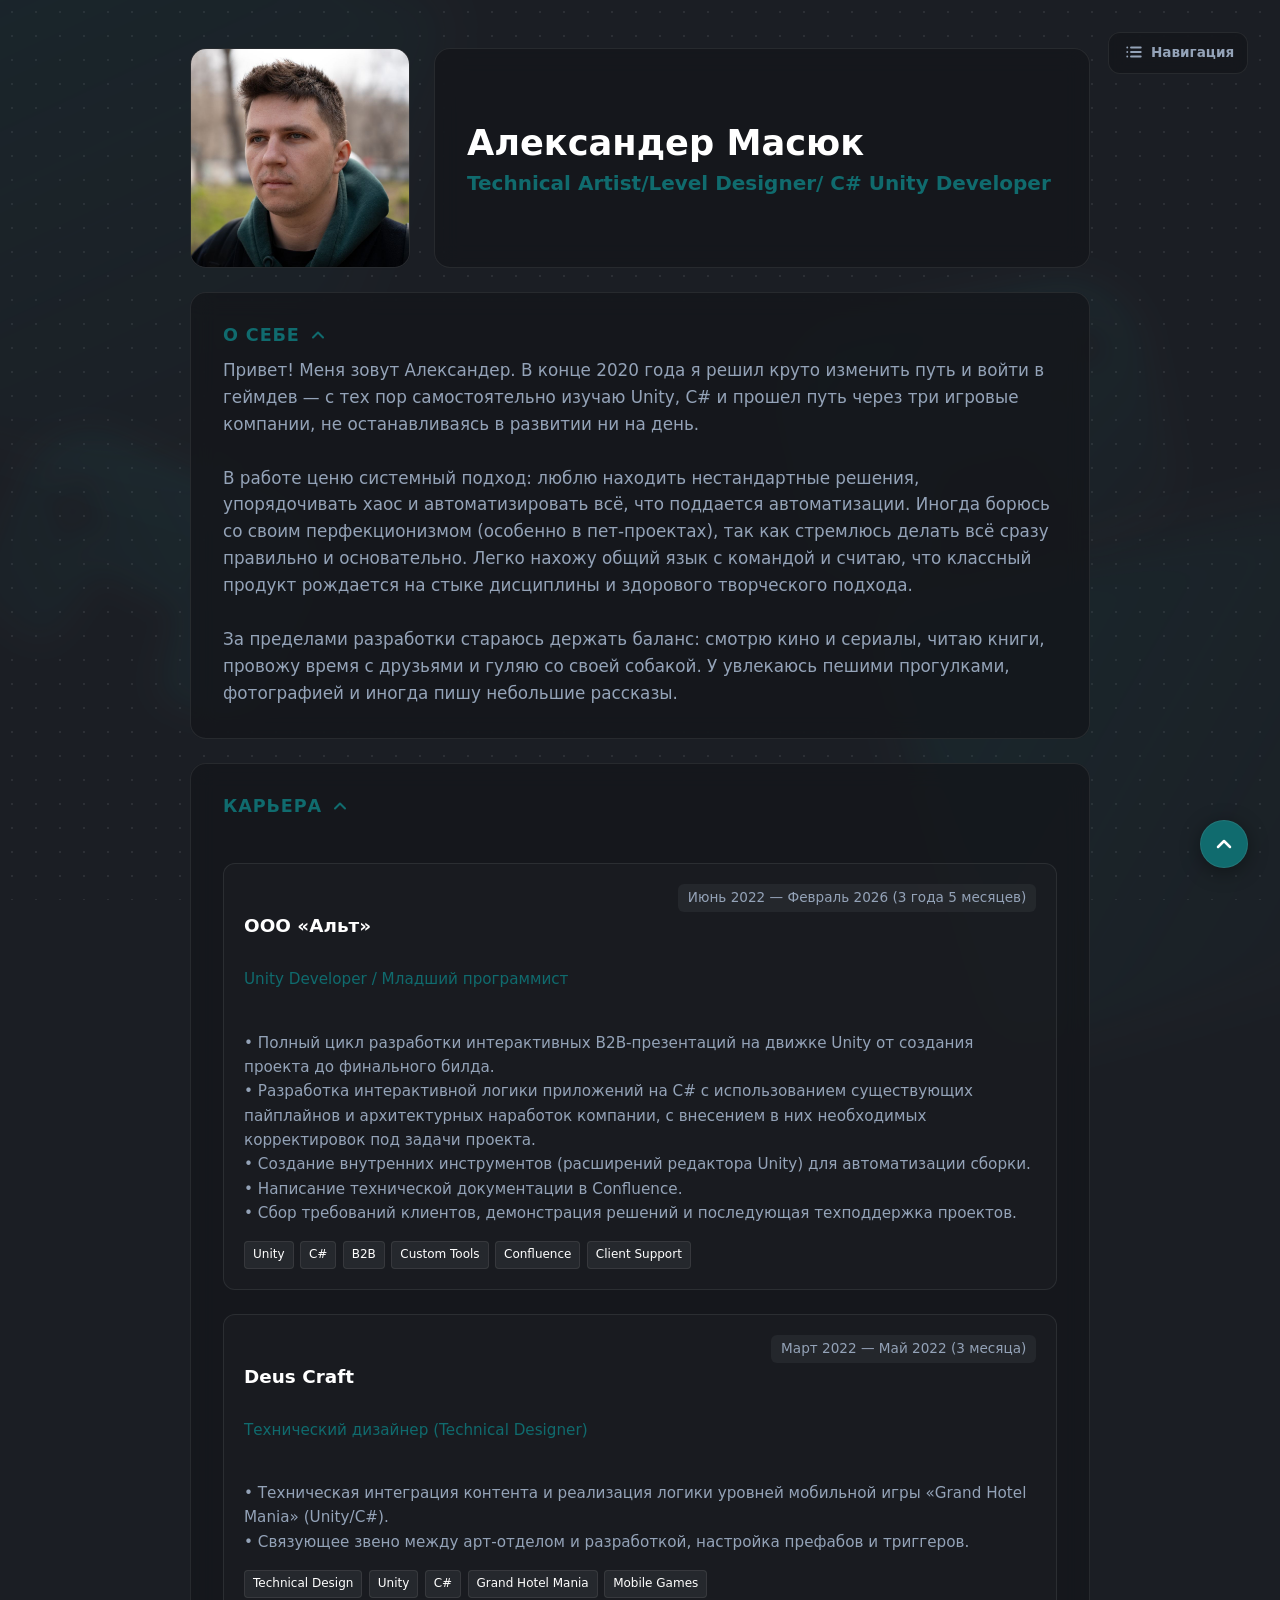
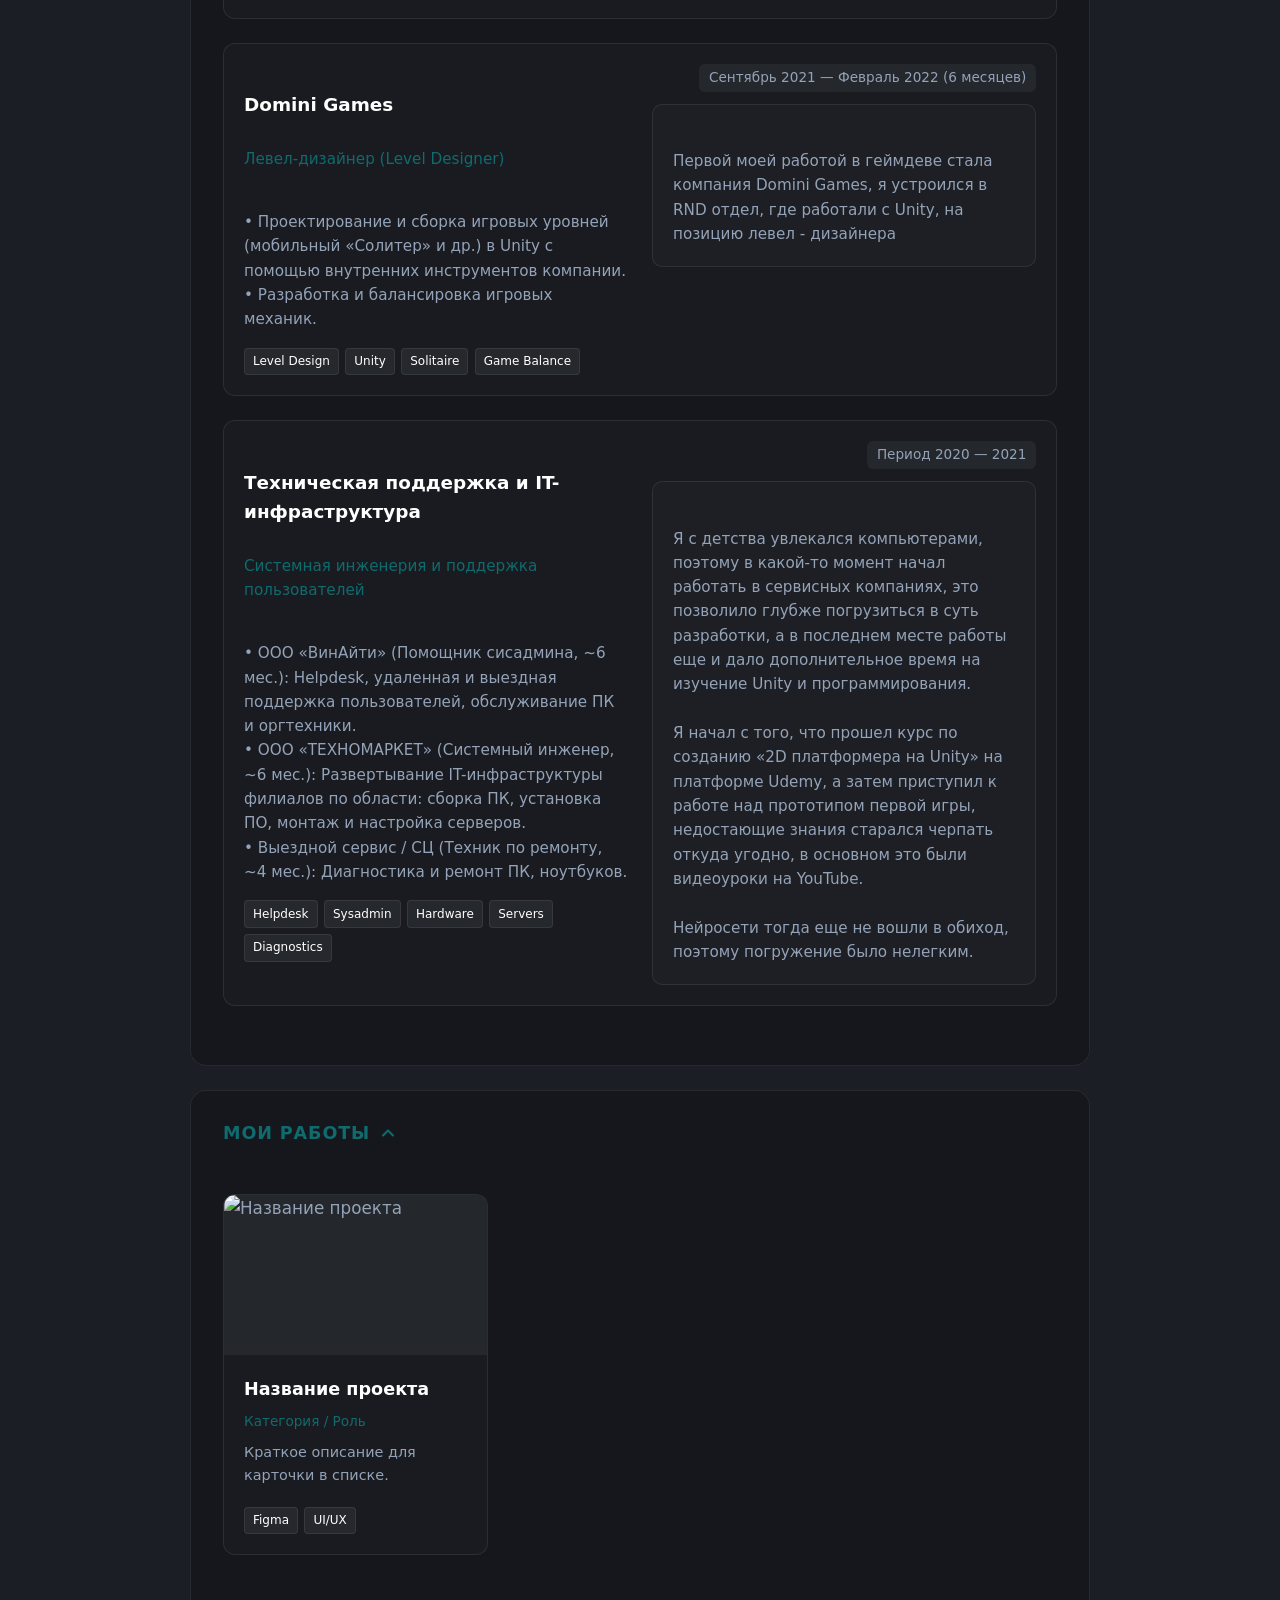
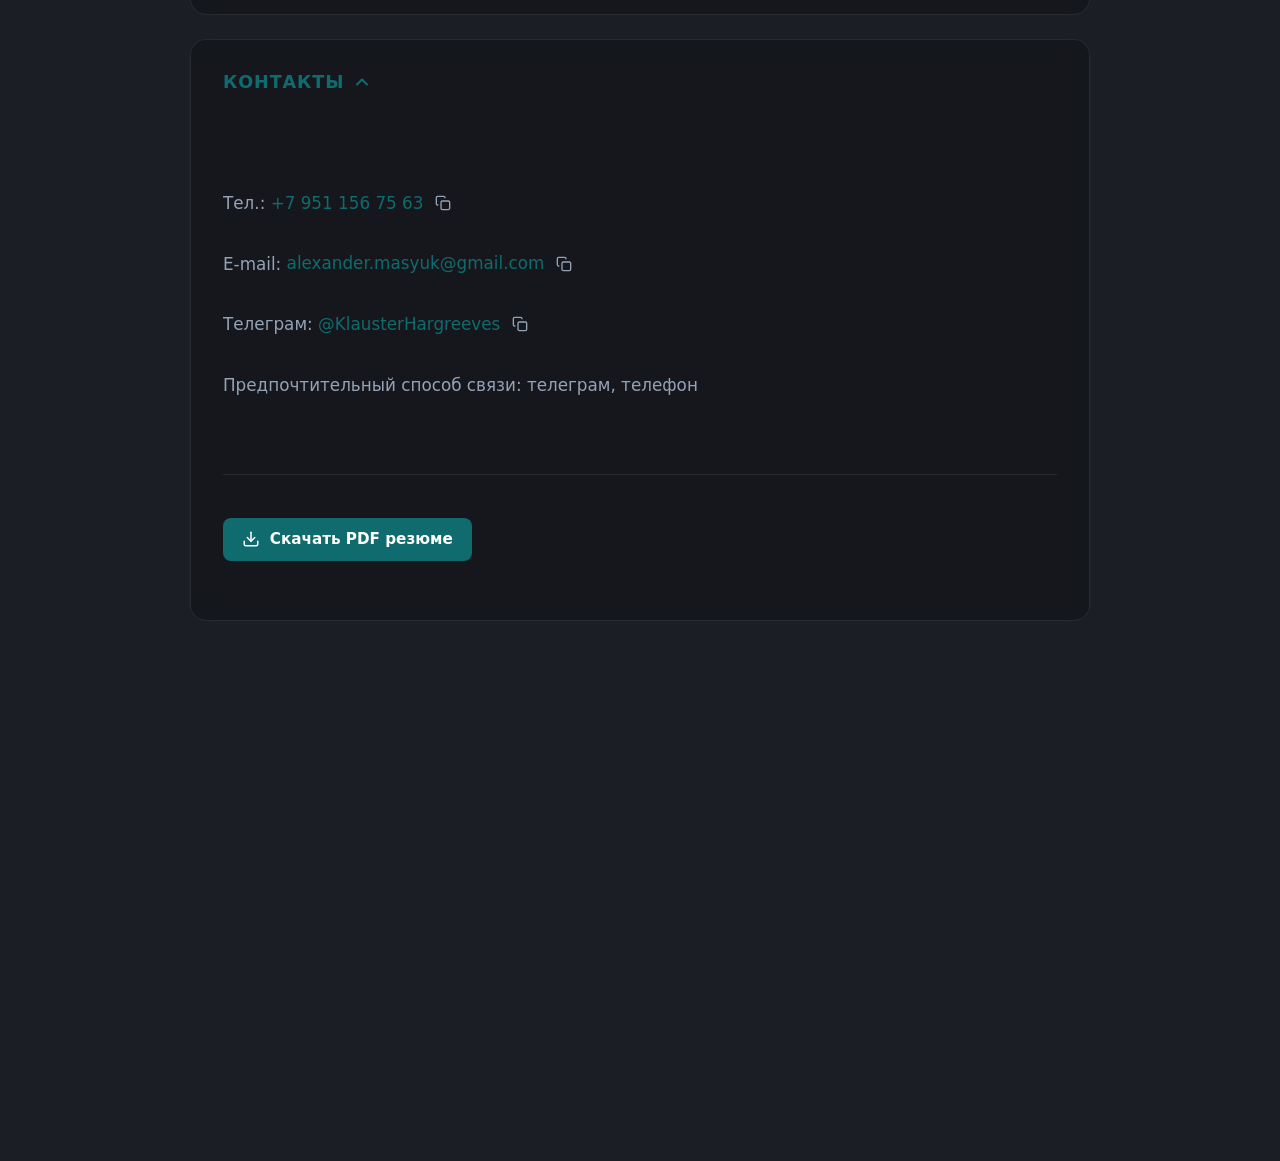
==== index.html @ d5cf24f4 "Update index.html" ====
<!DOCTYPE html>
<html lang="ru">
<head>
    <meta charset="UTF-8">
    <meta name="viewport" content="width=device-width, initial-scale=1.0">
    <title>Портфолио — Technical Designer</title>
    
    <link rel="stylesheet" href="theme.css">

    <style>
        * {
            margin: 0;
            padding: 0;
            box-sizing: border-box;
        }

        html {
            scroll-behavior: smooth;
        }

        body {
            background-color: var(--bg-main);
            color: var(--text-body);
            font-family: system-ui, -apple-system, BlinkMacSystemFont, 'Segoe UI', Roboto, sans-serif;
            min-height: 100vh;
            display: flex;
            justify-content: center;
            align-items: flex-start;
            padding: 2rem 2rem 60vh 2rem;
            position: relative;
            overflow-x: hidden;
        }

        /* Индикатор прокрутки */
        .scroll-progress-container {
            position: fixed;
            top: 0;
            left: 0;
            width: 100%;
            height: 4px;
            background: transparent;
            z-index: 1000;
        }

        .scroll-progress-bar {
            height: 100%;
            width: 0%;
            background: var(--scroll-bar-color);
            box-shadow: 0 0 8px var(--scroll-bar-color);
            transition: width 0.1s ease-out;
        }

        /* Панель быстрой навигации */
        .nav-bar {
            position: fixed;
            top: 2rem;
            right: 2rem;
            display: flex;
            flex-direction: column;
            align-items: flex-end;
            z-index: 90;
            background: var(--card-bg);
            padding: 0.6rem 0.8rem;
            border-radius: 12px;
            border: 1px solid var(--border-color);
            backdrop-filter: blur(8px);
            transition: all 0.3s cubic-bezier(0.4, 0, 0.2, 1);
            overflow: hidden;
            width: 140px;
            height: 42px;
            cursor: pointer;
        }

        .nav-header {
            display: flex;
            align-items: center;
            gap: 0.5rem;
            color: var(--text-secondary);
            font-size: 0.85rem;
            font-weight: 600;
            transition: color 0.2s ease;
        }

        .nav-icon {
            width: 18px;
            height: 18px;
            stroke: currentColor;
            stroke-width: 2.5;
            stroke-linecap: round;
            stroke-linejoin: round;
            fill: none;
            flex-shrink: 0;
        }

        .nav-bar:hover .nav-header {
            color: var(--accent-primary);
        }

        .nav-bar:hover {
            width: 170px;
            height: auto;
            padding: 0.75rem;
            border-color: var(--border-hover);
        }

        .nav-links {
            display: flex;
            flex-direction: column;
            width: 100%;
            margin-top: 0.5rem;
            opacity: 0;
            pointer-events: none;
            transition: opacity 0.2s ease;
        }

        .nav-bar:hover .nav-links {
            opacity: 1;
            pointer-events: auto;
        }

        .nav-btn {
            background: transparent;
            border: none;
            color: var(--text-secondary);
            padding: 0.4rem 0.6rem;
            border-radius: 8px;
            cursor: pointer;
            font-size: 0.85rem;
            font-weight: 600;
            text-align: right;
            width: 100%;
            white-space: nowrap;
            transition: color 0.2s ease, background 0.2s ease;
            text-decoration: none;
            display: flex;
            align-items: center;
            justify-content: flex-end;
            gap: 0.4rem;
        }

        .nav-btn:hover {
            color: var(--text-primary);
            background: rgba(255, 255, 255, 0.05);
        }

        .nav-btn-highlight {
            color: var(--accent-primary);
            font-weight: 700;
        }

        .nav-btn-highlight:hover {
            color: var(--accent-hover);
        }

        /* Фоновые фигуры */
        .bg-dots {
            position: fixed;
            top: 0;
            left: 0;
            width: 100%;
            height: 100%;
            background-image: radial-gradient(var(--bg-dots-color) 1px, transparent 1px);
            background-size: 24px 24px;
            pointer-events: none;
            z-index: 0;
        }

        .bg-shape {
            position: fixed;
            pointer-events: none;
            z-index: 0;
            will-change: transform;
            transition: transform 0.1s ease-out;
        }

        .shape-square {
            filter: blur(20px);
            opacity: 0.18;
            border: 1px solid var(--border-color);
            border-radius: 32px;
            background: linear-gradient(135deg, var(--accent-dark), transparent);
        }

        .square-1 {
            width: 550px;
            height: 550px;
            top: -100px;
            left: -180px;
            transform: rotate(20deg);
        }

        .square-2 {
            width: 450px;
            height: 450px;
            bottom: -100px;
            right: -100px;
            transform: rotate(-15deg);
        }

        .shape-gamepad {
            filter: blur(12px);
            opacity: 0.16;
            stroke: var(--border-color);
            stroke-width: 1.5;
        }

        .gamepad-1 {
            top: 20%;
            right: 5%;
            width: 480px;
            height: auto;
            fill: url(#gamepad-grad-1);
        }

        .gamepad-2 {
            bottom: 15%;
            left: -50px;
            width: 400px;
            height: auto;
            fill: url(#gamepad-grad-2);
        }

        /* Сетка карточек */
        .grid-container {
            display: grid;
            grid-template-columns: 220px 1fr;
            gap: 1.5rem;
            max-width: 900px;
            width: 100%;
            position: relative;
            z-index: 1;
            margin-top: 1rem;
        }

        .card {
            background-color: var(--card-bg);
            backdrop-filter: blur(12px);
            border: 1px solid var(--border-color);
            border-radius: 16px;
            padding: 2rem;
            display: flex;
            flex-direction: column;
            justify-content: center;
            transition: transform 0.2s ease, border-color 0.2s ease;
            scroll-margin-top: 2rem;
        }

        .card:hover {
            border-color: var(--border-hover);
        }

        .card-photo {
            padding: 0;
            overflow: hidden;
            aspect-ratio: 1 / 1;
            width: 100%;
        }

        .profile-img {
            width: 100%;
            height: 100%;
            object-fit: cover;
            display: block;
        }

        .card-header {
            text-align: left;
        }

        h1 {
            font-size: 2.2rem;
            font-weight: 700;
            margin-bottom: 0.5rem;
            color: var(--text-primary);
        }

        .subtitle {
            font-size: 1.25rem;
            color: var(--accent-primary);
            font-weight: 600;
        }

        .card-full-width {
            grid-column: span 2;
            text-align: left;
        }

        .card-title-row {
            display: flex;
            align-items: center;
            gap: 0.5rem;
            cursor: pointer;
            user-select: none;
            width: fit-content;
        }

        h2 {
            font-size: 1.1rem;
            color: var(--accent-primary);
            text-transform: uppercase;
            letter-spacing: 0.05em;
            margin: 0;
        }

        .toggle-icon {
            width: 20px;
            height: 20px;
            fill: none;
            stroke: var(--accent-primary);
            stroke-width: 2.5;
            stroke-linecap: round;
            stroke-linejoin: round;
            transition: transform 0.3s ease;
        }

        .card-collapsible.collapsed .toggle-icon {
            transform: rotate(180deg);
        }

        .description {
            font-size: 1.05rem;
            color: var(--text-secondary);
            line-height: 1.6;
            max-height: 5000px;
            opacity: 1;
            overflow: hidden;
            margin-top: 0.75rem;
            white-space: pre-line;
            transition: max-height 0.4s ease, opacity 0.3s ease, margin-top 0.3s ease;
        }

        .submodules-list {
            display: flex;
            flex-direction: column;
            gap: 1.5rem;
            margin-top: 0.5rem;
        }

        .submodule-item {
            background: rgba(255, 255, 255, 0.02);
            border: 1px solid var(--border-color);
            border-radius: 12px;
            padding: 1.25rem;
            display: flex;
            flex-direction: column;
            gap: 0.75rem;
        }

        .submodule-header {
            display: flex;
            justify-content: space-between;
            align-items: flex-start;
            flex-wrap: wrap;
            gap: 0.5rem;
        }

        .submodule-title {
            font-size: 1.15rem;
            font-weight: 700;
            color: var(--text-primary);
        }

        .submodule-subtitle {
            font-size: 0.95rem;
            color: var(--accent-primary);
        }

        .submodule-date {
            font-size: 0.85rem;
            color: var(--text-secondary);
            background: rgba(255, 255, 255, 0.05);
            padding: 0.2rem 0.6rem;
            border-radius: 6px;
            white-space: nowrap;
        }

        .submodule-body {
            white-space: pre-line;
            color: var(--text-secondary);
            font-size: 0.95rem;
        }

        .tags-container {
            display: flex;
            flex-wrap: wrap;
            gap: 0.4rem;
            margin-top: 0.25rem;
        }

        .tag {
            font-size: 0.75rem;
            background: rgba(255, 255, 255, 0.06);
            color: var(--text-primary);
            padding: 0.2rem 0.5rem;
            border-radius: 4px;
            border: 1px solid var(--border-color);
        }

        /* --- Сетка карточек проектов --- */
        .projects-grid {
            display: grid;
            grid-template-columns: repeat(auto-fill, minmax(260px, 1fr));
            gap: 1.25rem;
            margin-top: 0.75rem;
        }

        .project-card {
            background: rgba(255, 255, 255, 0.02);
            border: 1px solid var(--border-color);
            border-radius: 12px;
            overflow: hidden;
            cursor: pointer;
            display: flex;
            flex-direction: column;
            transition: transform 0.2s ease, border-color 0.2s ease, box-shadow 0.2s ease;
        }

        .project-card:hover {
            transform: translateY(-4px);
            border-color: var(--border-hover);
            box-shadow: 0 8px 24px rgba(0, 0, 0, 0.3);
        }

        .project-card-image {
            width: 100%;
            height: 160px;
            object-fit: cover;
            background: rgba(255, 255, 255, 0.05);
        }

        .project-card-content {
            padding: 1.25rem;
            display: flex;
            flex-direction: column;
            gap: 0.5rem;
            flex-grow: 1;
        }

        .project-card-title {
            font-size: 1.1rem;
            font-weight: 700;
            color: var(--text-primary);
        }

        .project-card-subtitle {
            font-size: 0.85rem;
            color: var(--accent-primary);
        }

        .project-card-desc {
            font-size: 0.9rem;
            color: var(--text-secondary);
            display: -webkit-box;
            -webkit-line-clamp: 3;
            -webkit-box-orient: vertical;
            overflow: hidden;
            margin-bottom: 0.5rem;
        }

        /* --- Модальное окно (Pop-up) --- */
        .modal-overlay {
            position: fixed;
            top: 0;
            left: 0;
            width: 100vw;
            height: 100vh;
            background: rgba(0, 0, 0, 0.75);
            backdrop-filter: blur(8px);
            z-index: 1000;
            display: flex;
            align-items: center;
            justify-content: center;
            padding: 2rem;
            opacity: 0;
            pointer-events: none;
            transition: opacity 0.3s ease;
        }

        .modal-overlay.active {
            opacity: 1;
            pointer-events: auto;
        }

        .modal-container {
            background: var(--bg-main);
            border: 1px solid var(--border-color);
            border-radius: 16px;
            max-width: 800px;
            width: 100%;
            max-height: 85vh;
            overflow-y: auto;
            position: relative;
            padding: 2rem;
            box-shadow: 0 16px 40px rgba(0, 0, 0, 0.5);
            transform: scale(0.95);
            transition: transform 0.3s ease;
        }

        .modal-overlay.active .modal-container {
            transform: scale(1);
        }

        .modal-close {
            position: absolute;
            top: 1.25rem;
            right: 1.25rem;
            background: transparent;
            border: none;
            color: var(--text-secondary);
            font-size: 1.5rem;
            cursor: pointer;
            width: 36px;
            height: 36px;
            border-radius: 50%;
            display: flex;
            align-items: center;
            justify-content: center;
            transition: color 0.2s ease, background 0.2s ease;
        }

        .modal-close:hover {
            color: var(--text-primary);
            background: rgba(255, 255, 255, 0.1);
        }

        .modal-title {
            font-size: 1.6rem;
            color: var(--text-primary);
            font-weight: 700;
            margin-bottom: 0.25rem;
        }

        .modal-subtitle {
            font-size: 1rem;
            color: var(--accent-primary);
            margin-bottom: 1rem;
        }

        .modal-gallery {
            display: flex;
            flex-direction: column;
            gap: 1rem;
            margin: 1.5rem 0;
        }

        .modal-gallery img {
            width: 100%;
            border-radius: 8px;
            border: 1px solid var(--border-color);
            object-fit: cover;
        }

        .modal-description {
            font-size: 1rem;
            color: var(--text-secondary);
            line-height: 1.6;
            white-space: pre-line;
            margin-bottom: 1.5rem;
        }

        .modal-link-btn {
            display: inline-flex;
            align-items: center;
            gap: 0.5rem;
            background: var(--accent-primary);
            color: #fff;
            padding: 0.6rem 1.2rem;
            border-radius: 8px;
            text-decoration: none;
            font-weight: 600;
            font-size: 0.95rem;
            transition: background 0.2s ease;
        }

        .modal-link-btn:hover {
            background: var(--accent-hover);
        }

        .contacts-wrapper {
            font-style: normal;
            line-height: 1.8;
        }

        .contact-row {
            display: inline-flex;
            align-items: center;
            gap: 0.5rem;
            position: relative;
        }

        .contact-row a {
            color: var(--accent-primary);
            text-decoration: none;
            transition: color 0.2s ease, text-decoration 0.2s ease;
        }

        .contact-row a:hover {
            color: var(--accent-hover);
            text-decoration: underline;
        }

        .copy-btn {
            background: transparent;
            border: none;
            cursor: pointer;
            color: var(--text-secondary);
            display: inline-flex;
            align-items: center;
            padding: 2px 4px;
            border-radius: 4px;
            transition: color 0.2s ease, background 0.2s ease;
        }

        .copy-btn:hover {
            color: var(--accent-hover);
            background: rgba(255, 255, 255, 0.05);
        }

        .copy-btn svg {
            width: 16px;
            height: 16px;
            fill: none;
            stroke: currentColor;
            stroke-width: 2;
        }

        .copy-tooltip {
            position: absolute;
            right: -85px;
            background: var(--accent-primary);
            color: #fff;
            font-size: 0.75rem;
            padding: 2px 6px;
            border-radius: 4px;
            opacity: 0;
            pointer-events: none;
            transition: opacity 0.2s ease;
        }

        .copy-tooltip.show {
            opacity: 1;
        }

        /* Кнопка скачивания PDF в контактах */
        .pdf-download-block {
            margin-top: 1.25rem;
            padding-top: 1rem;
            border-top: 1px solid var(--border-color);
        }

        .pdf-download-btn {
            display: inline-flex;
            align-items: center;
            gap: 0.6rem;
            background: var(--accent-primary);
            color: #ffffff;
            padding: 0.6rem 1.2rem;
            border-radius: 8px;
            text-decoration: none;
            font-weight: 600;
            font-size: 0.95rem;
            transition: background-color 0.2s ease, transform 0.2s ease;
        }

        .pdf-download-btn:hover {
            background: var(--accent-hover);
            transform: translateY(-1px);
        }

        .pdf-download-btn svg {
            width: 18px;
            height: 18px;
            fill: none;
            stroke: currentColor;
            stroke-width: 2;
            stroke-linecap: round;
            stroke-linejoin: round;
        }

        .card-collapsible.collapsed .description {
            max-height: 0;
            opacity: 0;
            margin-top: 0;
        }

        .floating-collapse-btn {
            position: fixed;
            bottom: 2rem;
            right: 2rem;
            width: 48px;
            height: 48px;
            border-radius: 50%;
            background-color: var(--accent-primary);
            border: 1px solid var(--border-color);
            color: var(--text-primary);
            display: flex;
            align-items: center;
            justify-content: center;
            cursor: pointer;
            z-index: 100;
            box-shadow: 0 4px 20px rgba(0,0,0,0.4);
            backdrop-filter: blur(8px);
            opacity: 0;
            pointer-events: none;
            transition: opacity 0.3s ease, transform 0.2s ease, background-color 0.2s ease;
        }

        .floating-collapse-btn.visible {
            opacity: 1;
            pointer-events: auto;
        }

        .floating-collapse-btn:hover {
            background-color: var(--accent-hover);
            transform: translateY(-2px);
        }

        .floating-collapse-btn svg {
            width: 24px;
            height: 24px;
            fill: none;
            stroke: currentColor;
            stroke-width: 2.5;
            stroke-linecap: round;
            stroke-linejoin: round;
        }

        @media (max-width: 768px) {
            .grid-container {
                grid-template-columns: 1fr;
            }

            .card-full-width {
                grid-column: span 1;
            }

            .card-photo {
                max-width: 250px;
                margin: 0 auto;
            }

            .floating-collapse-btn {
                bottom: 1.5rem;
                right: 1.5rem;
            }

            .modal-container {
                padding: 1.5rem;
            }
        }
    </style>
</head>
<body>

    <div class="scroll-progress-container">
        <div class="scroll-progress-bar" id="progressBar"></div>
    </div>

    <nav class="nav-bar">
        <div class="nav-header">
            <svg class="nav-icon" viewBox="0 0 24 24">
                <line x1="8" y1="6" x2="21" y2="6"></line>
                <line x1="8" y1="12" x2="21" y2="12"></line>
                <line x1="8" y1="18" x2="21" y2="18"></line>
                <line x1="3" y1="6" x2="3.01" y2="6"></line>
                <line x1="3" y1="12" x2="3.01" y2="12"></line>
                <line x1="3" y1="18" x2="3.01" y2="18"></line>
            </svg>
            <span class="nav-label">Навигация</span>
        </div>
        <div class="nav-links">
            <button class="nav-btn" onclick="scrollToCard('card-about')">О себе</button>
            <button class="nav-btn" onclick="scrollToCard('card-career')">Карьера</button>
            <button class="nav-btn" onclick="scrollToCard('card-projects')">Мои работы</button>
            <button class="nav-btn" onclick="scrollToCard('card-contacts')">Контакты</button>
            <a href="Resume_Alexander_Masyuk.pdf" download class="nav-btn nav-btn-highlight">
                <span>PDF резюме</span>
                <svg width="14" height="14" viewBox="0 0 24 24" fill="none" stroke="currentColor" stroke-width="2.5"><path d="M21 15v4a2 2 0 0 1-2 2H5a2 2 0 0 1-2-2v-4"></path><polyline points="7 10 12 15 17 10"></polyline><line x1="12" y1="15" x2="12" y2="3"></line></svg>
            </a>
        </div>
    </nav>

    <svg style="width:0; height:0; position:absolute;" aria-hidden="true">
        <defs>
            <linearGradient id="gamepad-grad-1" x1="0%" y1="0%" x2="100%" y2="100%">
                <stop offset="0%" stop-color="var(--accent-primary)" stop-opacity="0.9" />
                <stop offset="100%" stop-color="var(--accent-primary)" stop-opacity="0.1" />
            </linearGradient>
            <linearGradient id="gamepad-grad-2" x1="100%" y1="0%" x2="0%" y2="100%">
                <stop offset="0%" stop-color="var(--accent-primary)" stop-opacity="0.8" />
                <stop offset="100%" stop-color="var(--accent-primary)" stop-opacity="0.2" />
            </linearGradient>
        </defs>
    </svg>

    <div class="bg-dots"></div>
    <div class="bg-shape shape-square square-1"></div>
    <div class="bg-shape shape-square square-2"></div>

    <svg class="bg-shape shape-gamepad gamepad-1" viewBox="0 0 512 512" xmlns="http://www.w3.org/2000/svg">
        <path d="M362.7 128H149.3C102.5 128 64 166.5 64 213.3v132.3c0 23 15.6 42.6 38.2 47.1l42.7 8.5c18.5 3.7 36.3-8.8 39.5-27.4l11.2-64.8c1.8-10.4 10.8-18 21.4-18h78.1c10.5 0 19.6 7.6 21.4 18l11.2 64.8c3.2 18.6 21 31.1 39.5 27.4l42.7-8.5c22.6-4.5 38.2-24.1 38.2-47.1V213.3c0-46.8-38.5-85.3-85.3-85.3zM170.7 245.3h-21.3v21.3c0 5.9-4.8 10.7-10.7 10.7s-10.7-4.8-10.7-10.7v-21.3h-21.3c-5.9 0-10.7-4.8-10.7-10.7s4.8-10.7 10.7-10.7h21.3v-21.3c0-5.9 4.8-10.7 10.7-10.7s10.7 4.8 10.7 10.7v21.3h21.3c5.9 0 10.7 4.8 10.7 10.7s-4.8 10.7-10.7 10.7zm170.7 21.3c-11.8 0-21.3-9.5-21.3-21.3s9.5-21.3 21.3-21.3 21.3 9.5 21.3 21.3-9.5 21.3-21.3 21.3zm42.7-42.7c-11.8 0-21.3-9.5-21.3-21.3s9.5-21.3 21.3-21.3 21.3 9.5 21.3 21.3-9.5 21.3-21.3 21.3z"/>
    </svg>

    <svg class="bg-shape shape-gamepad gamepad-2" viewBox="0 0 512 512" xmlns="http://www.w3.org/2000/svg">
        <path d="M362.7 128H149.3C102.5 128 64 166.5 64 213.3v132.3c0 23 15.6 42.6 38.2 47.1l42.7 8.5c18.5 3.7 36.3-8.8 39.5-27.4l11.2-64.8c1.8-10.4 10.8-18 21.4-18h78.1c10.5 0 19.6 7.6 21.4 18l11.2 64.8c3.2 18.6 21 31.1 39.5 27.4l42.7-8.5c22.6-4.5 38.2-24.1 38.2-47.1V213.3c0-46.8-38.5-85.3-85.3-85.3zM170.7 245.3h-21.3v21.3c0 5.9-4.8 10.7-10.7 10.7s-10.7-4.8-10.7-10.7v-21.3h-21.3c-5.9 0-10.7-4.8-10.7-10.7s4.8-10.7 10.7-10.7h21.3v-21.3c0-5.9 4.8-10.7 10.7-10.7s10.7 4.8 10.7 10.7v21.3h21.3c5.9 0 10.7 4.8 10.7 10.7s-4.8 10.7-10.7 10.7zm170.7 21.3c-11.8 0-21.3-9.5-21.3-21.3s9.5-21.3 21.3-21.3 21.3 9.5 21.3 21.3-9.5 21.3-21.3 21.3zm42.7-42.7c-11.8 0-21.3-9.5-21.3-21.3s9.5-21.3 21.3-21.3 21.3 9.5 21.3 21.3-9.5 21.3-21.3 21.3z"/>
    </svg>

    <div class="grid-container">
        
        <div class="card card-photo">
            <img src="photo.jpg" alt="Александер Масюк" class="profile-img">
        </div>

        <div class="card card-header">
            <h1 id="user-name">...</h1>
            <div class="subtitle" id="user-role">...</div>
        </div>

        <div class="card card-full-width card-collapsible" id="card-about">
            <div class="card-title-row" onclick="toggleCard('card-about')">
                <h2 id="about-title">О себе</h2>
                <svg class="toggle-icon" viewBox="0 0 24 24"><polyline points="6 15 12 9 18 15"></polyline></svg>
            </div>
            <div class="description" id="about-text"></div>
        </div>

        <div class="card card-full-width card-collapsible" id="card-career">
            <div class="card-title-row" onclick="toggleCard('card-career')">
                <h2 id="career-title">Карьера</h2>
                <svg class="toggle-icon" viewBox="0 0 24 24"><polyline points="6 15 12 9 18 15"></polyline></svg>
            </div>
            <div class="description">
                <div class="submodules-list" id="career-list"></div>
            </div>
        </div>

        <!-- Секция: Мои работы -->
        <div class="card card-full-width card-collapsible" id="card-projects">
            <div class="card-title-row" onclick="toggleCard('card-projects')">
                <h2 id="projects-title">Мои работы</h2>
                <svg class="toggle-icon" viewBox="0 0 24 24"><polyline points="6 15 12 9 18 15"></polyline></svg>
            </div>
            <div class="description">
                <div class="projects-grid" id="projects-list"></div>
            </div>
        </div>

        <div class="card card-full-width card-collapsible" id="card-contacts">
            <div class="card-title-row" onclick="toggleCard('card-contacts')">
                <h2 id="contacts-title">Контакты</h2>
                <svg class="toggle-icon" viewBox="0 0 24 24"><polyline points="6 15 12 9 18 15"></polyline></svg>
            </div>
            <div class="description">
                <div id="contacts-text"></div>
                <div class="pdf-download-block">
                    <a href="Resume_Alexander_Masyuk.pdf" download class="pdf-download-btn">
                        <svg viewBox="0 0 24 24"><path d="M21 15v4a2 2 0 0 1-2 2H5a2 2 0 0 1-2-2v-4"></path><polyline points="7 10 12 15 17 10"></polyline><line x1="12" y1="15" x2="12" y2="3"></line></svg>
                        <span>Скачать PDF резюме</span>
                    </a>
                </div>
            </div>
        </div>

    </div>

    <!-- Модальное окно просмотра проекта -->
    <div class="modal-overlay" id="projectModal" onclick="closeModal(event)">
        <div class="modal-container" onclick="event.stopPropagation()">
            <button class="modal-close" onclick="closeModal()">&times;</button>
            <h3 class="modal-title" id="modalTitle"></h3>
            <div class="modal-subtitle" id="modalSubtitle"></div>
            <div id="modalTags" class="tags-container"></div>
            <div class="modal-gallery" id="modalGallery"></div>
            <div class="modal-description" id="modalDescription"></div>
            <div id="modalLinkContainer"></div>
        </div>
    </div>

    <button class="floating-collapse-btn" id="floatingBtn" onclick="collapseMostVisibleCard()" title="Свернуть активный блок" aria-label="Свернуть активный блок">
        <svg viewBox="0 0 24 24"><polyline points="18 15 12 9 6 15"></polyline></svg>
    </button>

    <script>
        let projectsData = [];

        fetch('profile.json')
            .then(response => response.json())
            .then(data => {
                document.getElementById('user-name').textContent = data.name;
                document.getElementById('user-role').textContent = data.role;
                
                // О себе
                document.getElementById('about-title').textContent = data.aboutTitle || "О себе";
                document.getElementById('about-text').innerText = data.aboutText;
                if (data.aboutCollapsed) document.getElementById('card-about').classList.add('collapsed');
                
                // Карьера
                document.getElementById('career-title').textContent = data.careerTitle || "Карьера";
                renderSubmodules('career-list', data.careerItems);
                if (data.careerCollapsed) document.getElementById('card-career').classList.add('collapsed');

                // Мои работы
                document.getElementById('projects-title').textContent = data.projectsTitle || "Мои работы";
                if (data.projectItems) {
                    projectsData = data.projectItems;
                    renderProjectsGrid('projects-list', projectsData);
                }
                if (data.projectsCollapsed) document.getElementById('card-projects').classList.add('collapsed');

                // Контакты
                document.getElementById('contacts-title').textContent = data.contactsTitle || "Контакты";
                const contactsHTML = `
                    <address class="contacts-wrapper">
                        Тел.: <span class="contact-row">
                            <a href="tel:+79511567563">+7 951 156 75 63</a>
                            <button class="copy-btn" onclick="copyToClipboard('+79511567563', this)" title="Скопировать" aria-label="Скопировать номер телефона">
                                <svg viewBox="0 0 24 24"><rect x="9" y="9" width="13" height="13" rx="2" ry="2"></rect><path d="M5 15H4a2 2 0 0 1-2-2V4a2 2 0 0 1 2-2h9a2 2 0 0 1 2 2v1"></path></svg>
                            </button>
                            <span class="copy-tooltip">Скопировано!</span>
                        </span><br>
                        E-mail: <span class="contact-row">
                            <a href="mailto:alexander.masyuk@gmail.com">alexander.masyuk@gmail.com</a>
                            <button class="copy-btn" onclick="copyToClipboard('alexander.masyuk@gmail.com', this)" title="Скопировать" aria-label="Скопировать адрес электронной почты">
                                <svg viewBox="0 0 24 24"><rect x="9" y="9" width="13" height="13" rx="2" ry="2"></rect><path d="M5 15H4a2 2 0 0 1-2-2V4a2 2 0 0 1 2-2h9a2 2 0 0 1 2 2v1"></path></svg>
                            </button>
                            <span class="copy-tooltip">Скопировано!</span>
                        </span><br>
                        Телеграм: <span class="contact-row">
                            <a href="https://t.me/KlausterHargreeves" target="_blank">@KlausterHargreeves</a>
                            <button class="copy-btn" onclick="copyToClipboard('@KlausterHargreeves', this)" title="Скопировать" aria-label="Скопировать логин Telegram">
                                <svg viewBox="0 0 24 24"><rect x="9" y="9" width="13" height="13" rx="2" ry="2"></rect><path d="M5 15H4a2 2 0 0 1-2-2V4a2 2 0 0 1 2-2h9a2 2 0 0 1 2 2v1"></path></svg>
                            </button>
                            <span class="copy-tooltip">Скопировано!</span>
                        </span><br>
                        Предпочтительный способ связи: телеграм, телефон
                    </address>
                `;
                document.getElementById('contacts-text').innerHTML = contactsHTML;
                if (data.contactsCollapsed) document.getElementById('card-contacts').classList.add('collapsed');

                document.title = `${data.name} — ${data.role}`;
                updateFloatingButton();
            })
            .catch(error => {
                console.error('Ошибка загрузки profile.json:', error);
            });

        function renderSubmodules(containerId, items) {
            const container = document.getElementById(containerId);
            if (!items || items.length === 0) return;

            container.innerHTML = items.map(item => {
                const tagsHTML = item.tags ? `<div class="tags-container">${item.tags.map(t => `<span class="tag">${t}</span>`).join('')}</div>` : '';

if (item.comment) {
    return `
        <div class="submodule-item">
            <div class="submodule-grid">
                <div class="submodule-main">
                    <div class="submodule-header">
                        <div>
                            <div class="submodule-title">${item.title}</div>
                            ${item.subtitle ? `<div class="submodule-subtitle">${item.subtitle}</div>` : ''}
                        </div>
                    </div>
                    <div class="submodule-body">${item.description}</div>
                    ${tagsHTML}
                </div>
                
                <!-- Правая колонка с вынесенной датой -->
                <div class="submodule-side-wrapper">
                    ${item.date ? `<div class="submodule-date-container"><div class="submodule-date">${item.date}</div></div>` : ''}
                    <div class="submodule-comment-side">
                        ${item.comment}
                    </div>
                </div>
            </div>
        </div>
    `;
}

                return `
                    <div class="submodule-item">
                        <div class="submodule-header">
                            <div>
                                <div class="submodule-title">${item.title}</div>
                                ${item.subtitle ? `<div class="submodule-subtitle">${item.subtitle}</div>` : ''}
                            </div>
                            ${item.date ? `<div class="submodule-date">${item.date}</div>` : ''}
                        </div>
                        <div class="submodule-body">${item.description}</div>
                        ${tagsHTML}
                    </div>
                `;
            }).join('');
        }

        function renderProjectsGrid(containerId, projects) {
            const container = document.getElementById(containerId);
            if (!projects || projects.length === 0) return;

            container.innerHTML = projects.map((item, index) => {
                const tagsHTML = item.tags ? `<div class="tags-container">${item.tags.map(t => `<span class="tag">${t}</span>`).join('')}</div>` : '';
                const imgHTML = item.previewImg ? `<img src="${item.previewImg}" alt="${item.title}" class="project-card-image">` : '';

                return `
                    <div class="project-card" onclick="openModal(${index})">
                        ${imgHTML}
                        <div class="project-card-content">
                            <div class="project-card-title">${item.title}</div>
                            ${item.subtitle ? `<div class="project-card-subtitle">${item.subtitle}</div>` : ''}
                            <div class="project-card-desc">${item.description}</div>
                            ${tagsHTML}
                        </div>
                    </div>
                `;
            }).join('');
        }

        function openModal(index) {
            const project = projectsData[index];
            if (!project) return;

            document.getElementById('modalTitle').textContent = project.title;
            document.getElementById('modalSubtitle').textContent = `${project.subtitle || ''} ${project.date ? '• ' + project.date : ''}`;
            
            const modalTags = document.getElementById('modalTags');
            modalTags.innerHTML = project.tags ? project.tags.map(t => `<span class="tag">${t}</span>`).join('') : '';

            const modalGallery = document.getElementById('modalGallery');
            modalGallery.innerHTML = project.modalImages ? project.modalImages.map(img => `<img src="${img}" alt="Скриншот проекта">`).join('') : '';

            document.getElementById('modalDescription').innerText = project.fullDescription || project.description;

            const linkContainer = document.getElementById('modalLinkContainer');
            if (project.link) {
                linkContainer.innerHTML = `<a href="${project.link}" target="_blank" class="modal-link-btn">Перейти к проекту &rarr;</a>`;
            } else {
                linkContainer.innerHTML = '';
            }

            document.getElementById('projectModal').classList.add('active');
            document.body.style.overflow = 'hidden';
        }

        function closeModal(event) {
            if (event && event.target !== event.currentTarget) return;
            document.getElementById('projectModal').classList.remove('active');
            document.body.style.overflow = '';
        }

        function copyToClipboard(text, btnElement) {
            navigator.clipboard.writeText(text).then(() => {
                const tooltip = btnElement.nextElementSibling;
                if (tooltip) {
                    tooltip.classList.add('show');
                    setTimeout(() => tooltip.classList.remove('show'), 1500);
                }
            });
        }

        function scrollToCard(cardId) {
            const card = document.getElementById(cardId);
            if (card) {
                if (card.classList.contains('collapsed')) card.classList.remove('collapsed');
                card.scrollIntoView({ behavior: 'smooth' });
            }
        }

        function toggleCard(cardId) {
            const card = document.getElementById(cardId);
            card.classList.toggle('collapsed');
            updateFloatingButton();
        }

        function getMostVisibleExpandedCard() {
            const cards = document.querySelectorAll('.card-collapsible:not(.collapsed)');
            let maxVisibleHeight = 0;
            let targetCard = null;

            cards.forEach(card => {
                const rect = card.getBoundingClientRect();
                const visibleTop = Math.max(0, rect.top);
                const visibleBottom = Math.min(window.innerHeight, rect.bottom);
                const visibleHeight = Math.max(0, visibleBottom - visibleTop);

                if (visibleHeight > maxVisibleHeight) {
                    maxVisibleHeight = visibleHeight;
                    targetCard = card;
                }
            });

            return { targetCard, maxVisibleHeight };
        }

        function updateFloatingButton() {
            const btn = document.getElementById('floatingBtn');
            const { targetCard, maxVisibleHeight } = getMostVisibleExpandedCard();

            if (targetCard && maxVisibleHeight > 100) {
                btn.classList.add('visible');
            } else {
                btn.classList.remove('visible');
            }
        }

        function collapseMostVisibleCard() {
            const { targetCard } = getMostVisibleExpandedCard();
            if (targetCard) {
                targetCard.classList.add('collapsed');
                updateFloatingButton();
            }
        }

        let ticking = false;

        window.addEventListener('scroll', () => {
            if (!ticking) {
                window.requestAnimationFrame(() => {
                    onScrollUpdate();
                    ticking = false;
                });
                ticking = true;
            }
        });

        function onScrollUpdate() {
            const scrolled = window.scrollY;
            const winScroll = document.body.scrollTop || document.documentElement.scrollTop;
            const height = document.documentElement.scrollHeight - document.documentElement.clientHeight;
            
            document.getElementById("progressBar").style.width = ((winScroll / height) * 100) + "%";

            const sq1 = document.querySelector('.square-1');
            const sq2 = document.querySelector('.square-2');
            const gp1 = document.querySelector('.gamepad-1');
            const gp2 = document.querySelector('.gamepad-2');

            if (sq1) sq1.style.transform = `translate3d(0, ${scrolled * 0.22}px, 0) rotate(${20 + scrolled * 0.03}deg)`;
            if (sq2) sq2.style.transform = `translate3d(0, ${-scrolled * 0.18}px, 0) rotate(${-15 - scrolled * 0.02}deg)`;
            if (gp1) gp1.style.transform = `translate3d(0, ${-scrolled * 0.15}px, 0) rotate(${-12 + scrolled * 0.04}deg)`;
            if (gp2) gp2.style.transform = `translate3d(0, ${scrolled * 0.2}px, 0) rotate(${25 - scrolled * 0.03}deg)`;

            updateFloatingButton();
        }
    </script>
</body>
</html>
---- theme.css ----
:root {
    /* Основные фоны */
    --bg-main: #1b1e24;
    --card-bg: rgba(21, 23, 28, 0.85);
    
    /* Акцентные цвета (бирюзовый) */
    --accent-primary: #106b6e;
    --accent-hover: #148f93;
    --accent-dark: #0e4b4e;
    
    /* Текст */
    --text-primary: #ffffff;
    --text-secondary: #94a3b8;
    --text-body: #f8fafc;
    
    /* Границы и прозрачные элементы */
    --border-color: rgba(255, 255, 255, 0.08);
    --border-hover: rgba(16, 107, 110, 0.5);
    --bg-dots-color: rgba(255, 255, 255, 0.08);

    /* Индикатор прокрутки */
    --scroll-bar-color: #148f93;
}

/* Сетка для блоков с комментарием */
.submodule-grid {
    display: grid;
    grid-template-columns: 1fr 1fr;
    gap: 1.5rem;
    align-items: start;
}

.submodule-main {
    display: flex;
    flex-direction: column;
    gap: 0.75rem;
}

/* Новая обертка для правой колонки (Дата + Комментарий) */
.submodule-side-wrapper {
    display: flex;
    flex-direction: column;
    gap: 0.75rem;
}

/* Выравнивание даты по правому краю над рамкой */
.submodule-date-container {
    display: flex;
    justify-content: flex-end;
}

/* Блок комментария (теперь сжимается по высоте содержимого) */
.submodule-comment-side {
    background: rgba(255, 255, 255, 0.02);
    border: 1px solid var(--border-color);
    border-radius: 10px;
    padding: 1.25rem;
    font-size: 0.95rem;
    color: var(--text-secondary);
    white-space: pre-line;
    line-height: 1.6;
    /* Убрали height: 100%, чтобы не было лишнего пустой области */
}

@media (max-width: 768px) {
    .submodule-grid {
        grid-template-columns: 1fr;
    }
}
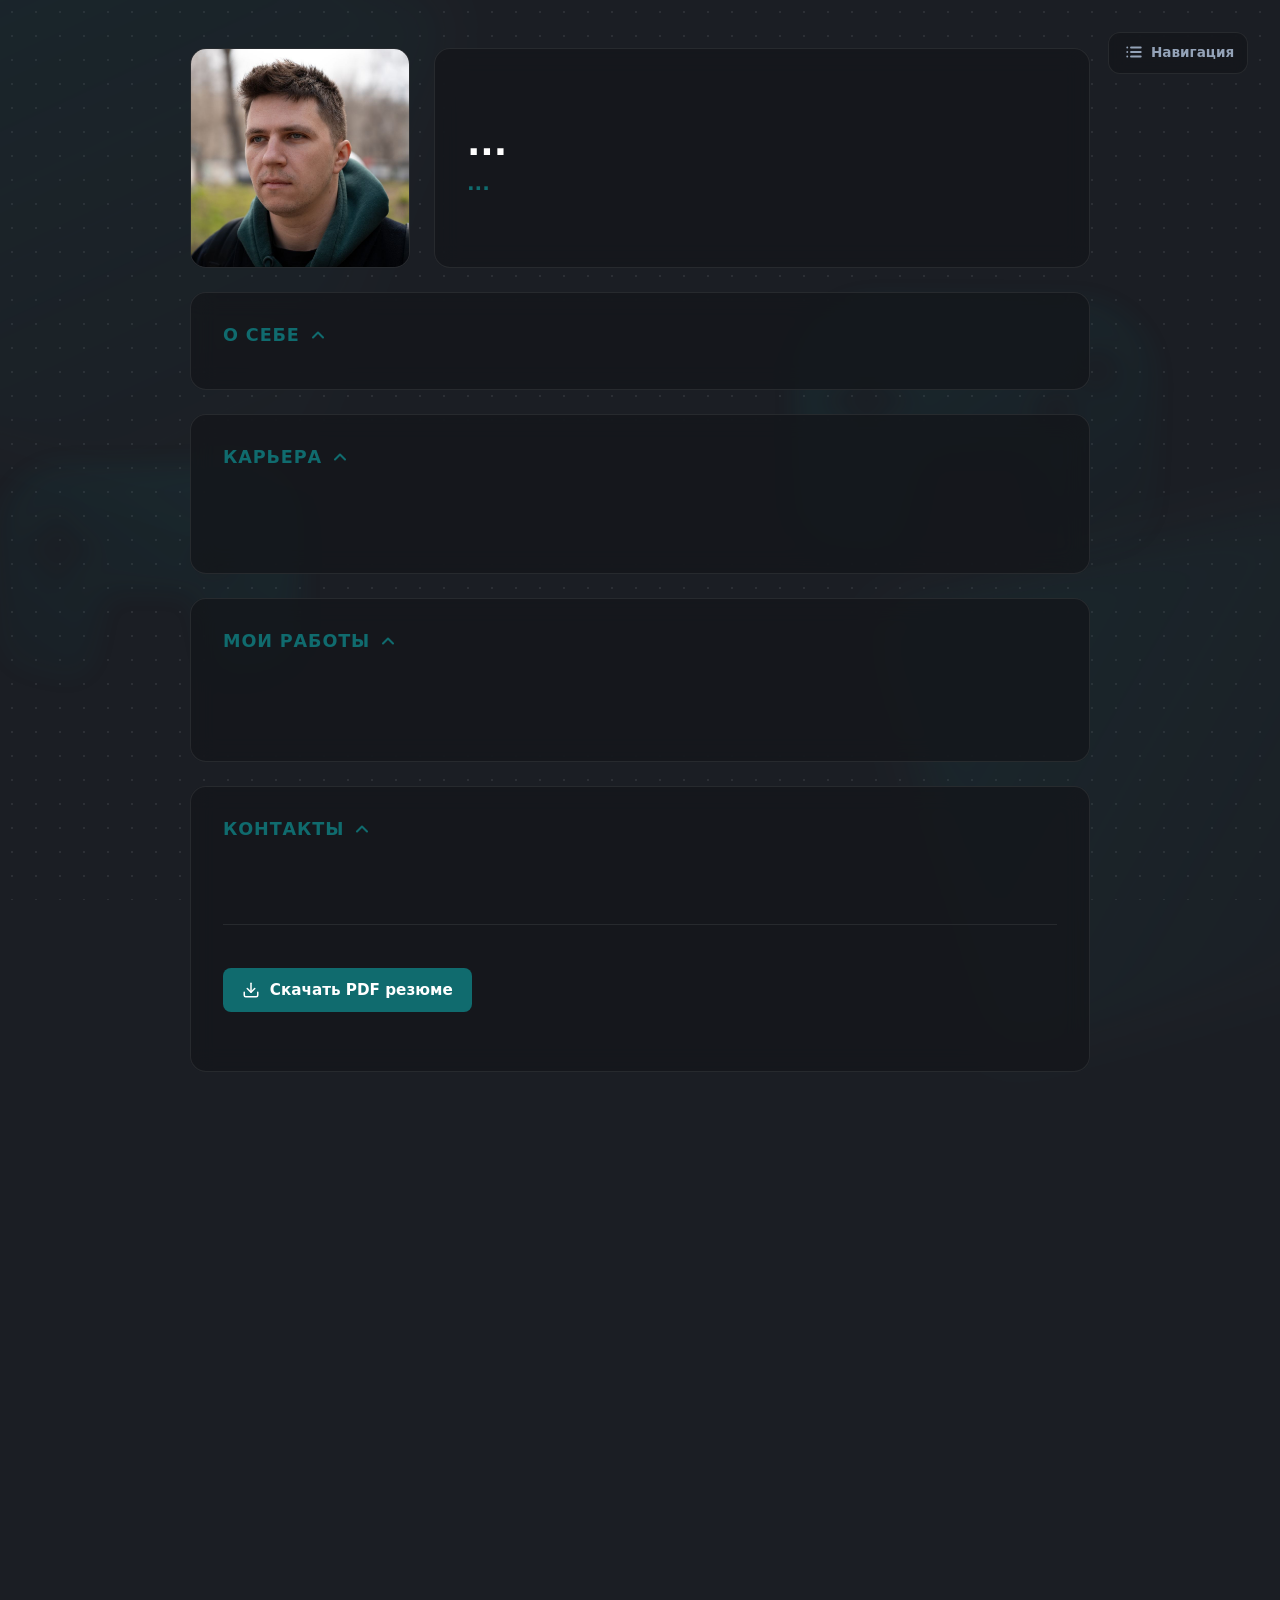
==== commit 22664dc4: "Update index.html" ====
--- a/index.html
+++ b/index.html
@@ -4,7 +4,7 @@
     <meta charset="UTF-8">
     <meta name="viewport" content="width=device-width, initial-scale=1.0">
     <title>Портфолио — Technical Designer</title>
-    
+
     <link rel="stylesheet" href="theme.css">
 
     <style>
@@ -599,7 +599,7 @@
             text-decoration: underline;
         }
 
-        .copy-btn {
+                .copy-btn {
             background: transparent;
             border: none;
             cursor: pointer;
@@ -806,7 +806,7 @@
     </svg>
 
     <div class="grid-container">
-        
+
         <div class="card card-photo">
             <img src="photo.jpg" alt="Александер Масюк" class="profile-img">
         </div>
@@ -880,269 +880,6 @@
         <svg viewBox="0 0 24 24"><polyline points="18 15 12 9 6 15"></polyline></svg>
     </button>
 
-    <script>
-        let projectsData = [];
-
-        fetch('profile.json')
-            .then(response => response.json())
-            .then(data => {
-                document.getElementById('user-name').textContent = data.name;
-                document.getElementById('user-role').textContent = data.role;
-                
-                // О себе
-                document.getElementById('about-title').textContent = data.aboutTitle || "О себе";
-                document.getElementById('about-text').innerText = data.aboutText;
-                if (data.aboutCollapsed) document.getElementById('card-about').classList.add('collapsed');
-                
-                // Карьера
-                document.getElementById('career-title').textContent = data.careerTitle || "Карьера";
-                renderSubmodules('career-list', data.careerItems);
-                if (data.careerCollapsed) document.getElementById('card-career').classList.add('collapsed');
-
-                // Мои работы
-                document.getElementById('projects-title').textContent = data.projectsTitle || "Мои работы";
-                if (data.projectItems) {
-                    projectsData = data.projectItems;
-                    renderProjectsGrid('projects-list', projectsData);
-                }
-                if (data.projectsCollapsed) document.getElementById('card-projects').classList.add('collapsed');
-
-                // Контакты
-                document.getElementById('contacts-title').textContent = data.contactsTitle || "Контакты";
-                const contactsHTML = `
-                    <address class="contacts-wrapper">
-                        Тел.: <span class="contact-row">
-                            <a href="tel:+79511567563">+7 951 156 75 63</a>
-                            <button class="copy-btn" onclick="copyToClipboard('+79511567563', this)" title="Скопировать" aria-label="Скопировать номер телефона">
-                                <svg viewBox="0 0 24 24"><rect x="9" y="9" width="13" height="13" rx="2" ry="2"></rect><path d="M5 15H4a2 2 0 0 1-2-2V4a2 2 0 0 1 2-2h9a2 2 0 0 1 2 2v1"></path></svg>
-                            </button>
-                            <span class="copy-tooltip">Скопировано!</span>
-                        </span><br>
-                        E-mail: <span class="contact-row">
-                            <a href="mailto:alexander.masyuk@gmail.com">alexander.masyuk@gmail.com</a>
-                            <button class="copy-btn" onclick="copyToClipboard('alexander.masyuk@gmail.com', this)" title="Скопировать" aria-label="Скопировать адрес электронной почты">
-                                <svg viewBox="0 0 24 24"><rect x="9" y="9" width="13" height="13" rx="2" ry="2"></rect><path d="M5 15H4a2 2 0 0 1-2-2V4a2 2 0 0 1 2-2h9a2 2 0 0 1 2 2v1"></path></svg>
-                            </button>
-                            <span class="copy-tooltip">Скопировано!</span>
-                        </span><br>
-                        Телеграм: <span class="contact-row">
-                            <a href="https://t.me/KlausterHargreeves" target="_blank">@KlausterHargreeves</a>
-                            <button class="copy-btn" onclick="copyToClipboard('@KlausterHargreeves', this)" title="Скопировать" aria-label="Скопировать логин Telegram">
-                                <svg viewBox="0 0 24 24"><rect x="9" y="9" width="13" height="13" rx="2" ry="2"></rect><path d="M5 15H4a2 2 0 0 1-2-2V4a2 2 0 0 1 2-2h9a2 2 0 0 1 2 2v1"></path></svg>
-                            </button>
-                            <span class="copy-tooltip">Скопировано!</span>
-                        </span><br>
-                        Предпочтительный способ связи: телеграм, телефон
-                    </address>
-                `;
-                document.getElementById('contacts-text').innerHTML = contactsHTML;
-                if (data.contactsCollapsed) document.getElementById('card-contacts').classList.add('collapsed');
-
-                document.title = `${data.name} — ${data.role}`;
-                updateFloatingButton();
-            })
-            .catch(error => {
-                console.error('Ошибка загрузки profile.json:', error);
-            });
-
-        function renderSubmodules(containerId, items) {
-            const container = document.getElementById(containerId);
-            if (!items || items.length === 0) return;
-
-            container.innerHTML = items.map(item => {
-                const tagsHTML = item.tags ? `<div class="tags-container">${item.tags.map(t => `<span class="tag">${t}</span>`).join('')}</div>` : '';
-
-if (item.comment) {
-    return `
-        <div class="submodule-item">
-            <div class="submodule-grid">
-                <div class="submodule-main">
-                    <div class="submodule-header">
-                        <div>
-                            <div class="submodule-title">${item.title}</div>
-                            ${item.subtitle ? `<div class="submodule-subtitle">${item.subtitle}</div>` : ''}
-                        </div>
-                    </div>
-                    <div class="submodule-body">${item.description}</div>
-                    ${tagsHTML}
-                </div>
-                
-                <!-- Правая колонка с вынесенной датой -->
-                <div class="submodule-side-wrapper">
-                    ${item.date ? `<div class="submodule-date-container"><div class="submodule-date">${item.date}</div></div>` : ''}
-                    <div class="submodule-comment-side">
-                        ${item.comment}
-                    </div>
-                </div>
-            </div>
-        </div>
-    `;
-}
-
-                return `
-                    <div class="submodule-item">
-                        <div class="submodule-header">
-                            <div>
-                                <div class="submodule-title">${item.title}</div>
-                                ${item.subtitle ? `<div class="submodule-subtitle">${item.subtitle}</div>` : ''}
-                            </div>
-                            ${item.date ? `<div class="submodule-date">${item.date}</div>` : ''}
-                        </div>
-                        <div class="submodule-body">${item.description}</div>
-                        ${tagsHTML}
-                    </div>
-                `;
-            }).join('');
-        }
-
-        function renderProjectsGrid(containerId, projects) {
-            const container = document.getElementById(containerId);
-            if (!projects || projects.length === 0) return;
-
-            container.innerHTML = projects.map((item, index) => {
-                const tagsHTML = item.tags ? `<div class="tags-container">${item.tags.map(t => `<span class="tag">${t}</span>`).join('')}</div>` : '';
-                const imgHTML = item.previewImg ? `<img src="${item.previewImg}" alt="${item.title}" class="project-card-image">` : '';
-
-                return `
-                    <div class="project-card" onclick="openModal(${index})">
-                        ${imgHTML}
-                        <div class="project-card-content">
-                            <div class="project-card-title">${item.title}</div>
-                            ${item.subtitle ? `<div class="project-card-subtitle">${item.subtitle}</div>` : ''}
-                            <div class="project-card-desc">${item.description}</div>
-                            ${tagsHTML}
-                        </div>
-                    </div>
-                `;
-            }).join('');
-        }
-
-        function openModal(index) {
-            const project = projectsData[index];
-            if (!project) return;
-
-            document.getElementById('modalTitle').textContent = project.title;
-            document.getElementById('modalSubtitle').textContent = `${project.subtitle || ''} ${project.date ? '• ' + project.date : ''}`;
-            
-            const modalTags = document.getElementById('modalTags');
-            modalTags.innerHTML = project.tags ? project.tags.map(t => `<span class="tag">${t}</span>`).join('') : '';
-
-            const modalGallery = document.getElementById('modalGallery');
-            modalGallery.innerHTML = project.modalImages ? project.modalImages.map(img => `<img src="${img}" alt="Скриншот проекта">`).join('') : '';
-
-            document.getElementById('modalDescription').innerText = project.fullDescription || project.description;
-
-            const linkContainer = document.getElementById('modalLinkContainer');
-            if (project.link) {
-                linkContainer.innerHTML = `<a href="${project.link}" target="_blank" class="modal-link-btn">Перейти к проекту &rarr;</a>`;
-            } else {
-                linkContainer.innerHTML = '';
-            }
-
-            document.getElementById('projectModal').classList.add('active');
-            document.body.style.overflow = 'hidden';
-        }
-
-        function closeModal(event) {
-            if (event && event.target !== event.currentTarget) return;
-            document.getElementById('projectModal').classList.remove('active');
-            document.body.style.overflow = '';
-        }
-
-        function copyToClipboard(text, btnElement) {
-            navigator.clipboard.writeText(text).then(() => {
-                const tooltip = btnElement.nextElementSibling;
-                if (tooltip) {
-                    tooltip.classList.add('show');
-                    setTimeout(() => tooltip.classList.remove('show'), 1500);
-                }
-            });
-        }
-
-        function scrollToCard(cardId) {
-            const card = document.getElementById(cardId);
-            if (card) {
-                if (card.classList.contains('collapsed')) card.classList.remove('collapsed');
-                card.scrollIntoView({ behavior: 'smooth' });
-            }
-        }
-
-        function toggleCard(cardId) {
-            const card = document.getElementById(cardId);
-            card.classList.toggle('collapsed');
-            updateFloatingButton();
-        }
-
-        function getMostVisibleExpandedCard() {
-            const cards = document.querySelectorAll('.card-collapsible:not(.collapsed)');
-            let maxVisibleHeight = 0;
-            let targetCard = null;
-
-            cards.forEach(card => {
-                const rect = card.getBoundingClientRect();
-                const visibleTop = Math.max(0, rect.top);
-                const visibleBottom = Math.min(window.innerHeight, rect.bottom);
-                const visibleHeight = Math.max(0, visibleBottom - visibleTop);
-
-                if (visibleHeight > maxVisibleHeight) {
-                    maxVisibleHeight = visibleHeight;
-                    targetCard = card;
-                }
-            });
-
-            return { targetCard, maxVisibleHeight };
-        }
-
-        function updateFloatingButton() {
-            const btn = document.getElementById('floatingBtn');
-            const { targetCard, maxVisibleHeight } = getMostVisibleExpandedCard();
-
-            if (targetCard && maxVisibleHeight > 100) {
-                btn.classList.add('visible');
-            } else {
-                btn.classList.remove('visible');
-            }
-        }
-
-        function collapseMostVisibleCard() {
-            const { targetCard } = getMostVisibleExpandedCard();
-            if (targetCard) {
-                targetCard.classList.add('collapsed');
-                updateFloatingButton();
-            }
-        }
-
-        let ticking = false;
-
-        window.addEventListener('scroll', () => {
-            if (!ticking) {
-                window.requestAnimationFrame(() => {
-                    onScrollUpdate();
-                    ticking = false;
-                });
-                ticking = true;
-            }
-        });
-
-        function onScrollUpdate() {
-            const scrolled = window.scrollY;
-            const winScroll = document.body.scrollTop || document.documentElement.scrollTop;
-            const height = document.documentElement.scrollHeight - document.documentElement.clientHeight;
-            
-            document.getElementById("progressBar").style.width = ((winScroll / height) * 100) + "%";
-
-            const sq1 = document.querySelector('.square-1');
-            const sq2 = document.querySelector('.square-2');
-            const gp1 = document.querySelector('.gamepad-1');
-            const gp2 = document.querySelector('.gamepad-2');
-
-            if (sq1) sq1.style.transform = `translate3d(0, ${scrolled * 0.22}px, 0) rotate(${20 + scrolled * 0.03}deg)`;
-            if (sq2) sq2.style.transform = `translate3d(0, ${-scrolled * 0.18}px, 0) rotate(${-15 - scrolled * 0.02}deg)`;
-            if (gp1) gp1.style.transform = `translate3d(0, ${-scrolled * 0.15}px, 0) rotate(${-12 + scrolled * 0.04}deg)`;
-            if (gp2) gp2.style.transform = `translate3d(0, ${scrolled * 0.2}px, 0) rotate(${25 - scrolled * 0.03}deg)`;
-
-            updateFloatingButton();
-        }
-    </script>
+    <script src="script.js"></script>
 </body>
 </html>
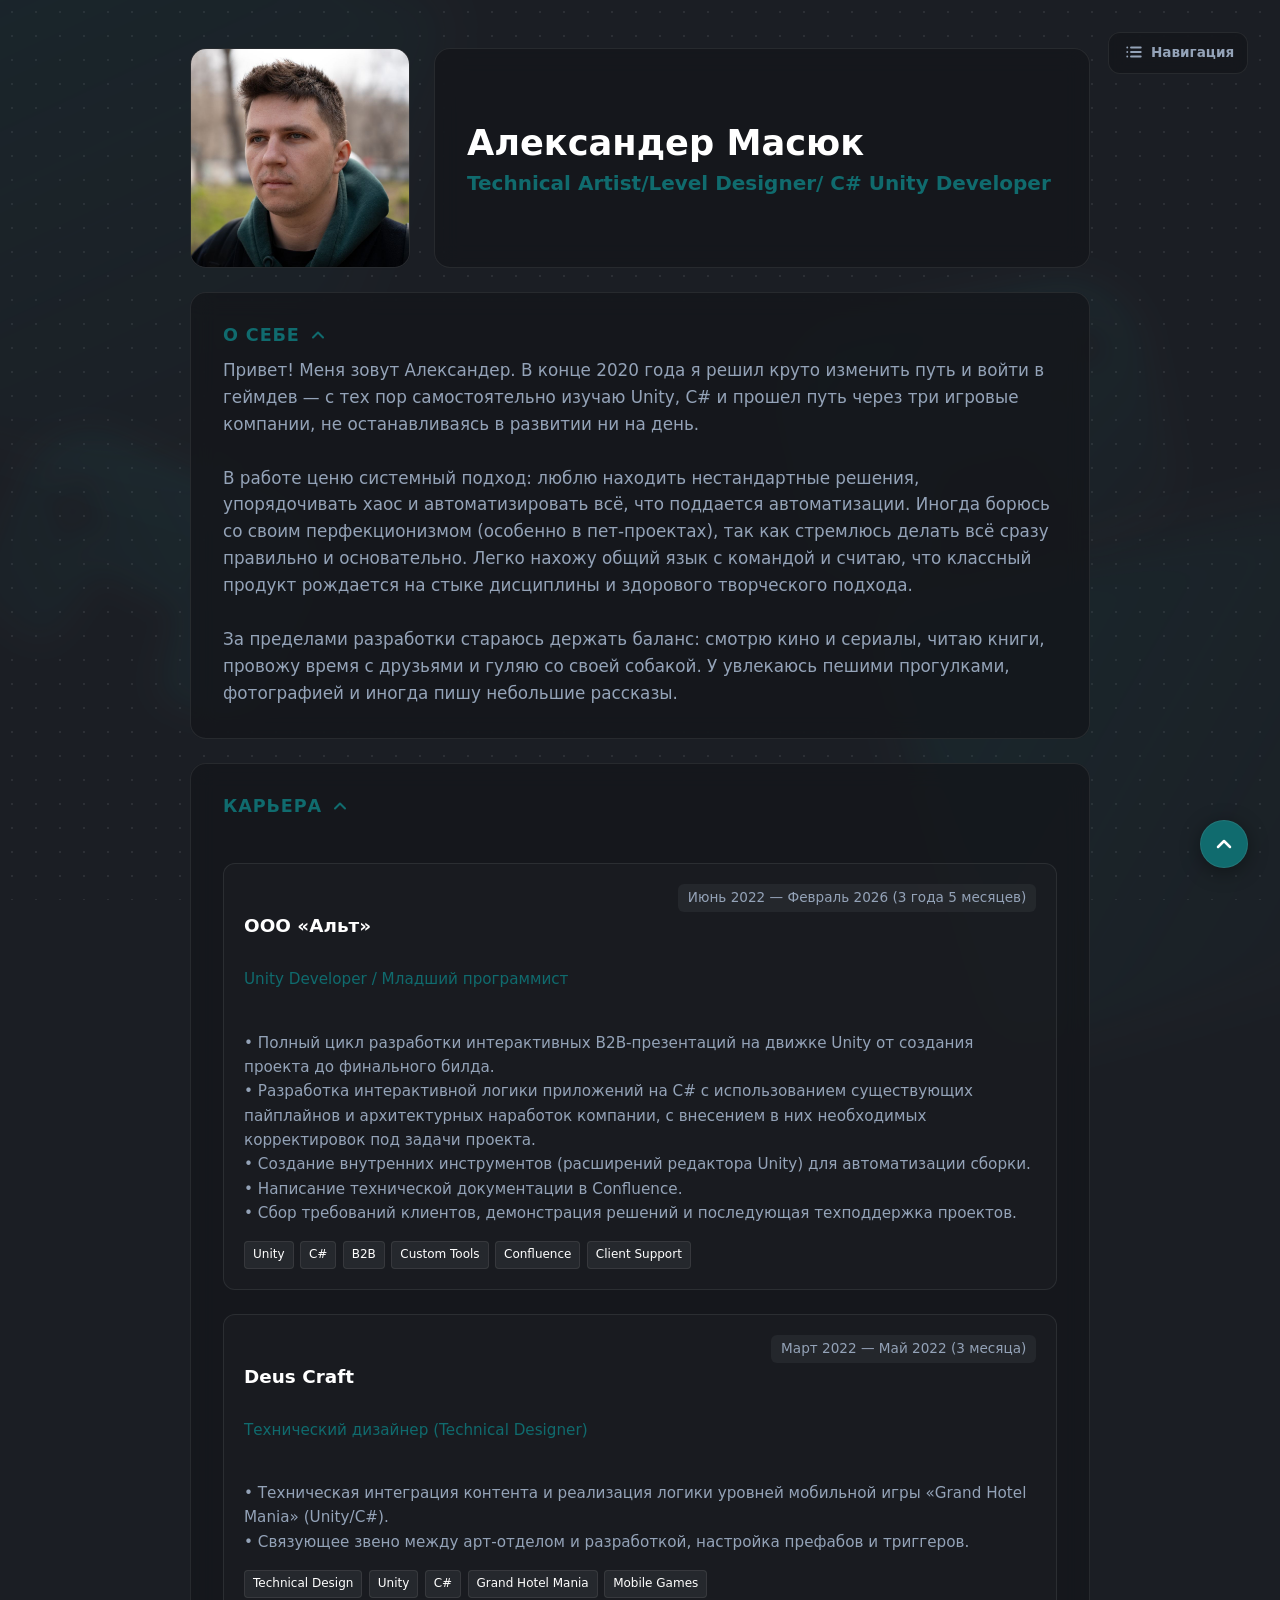
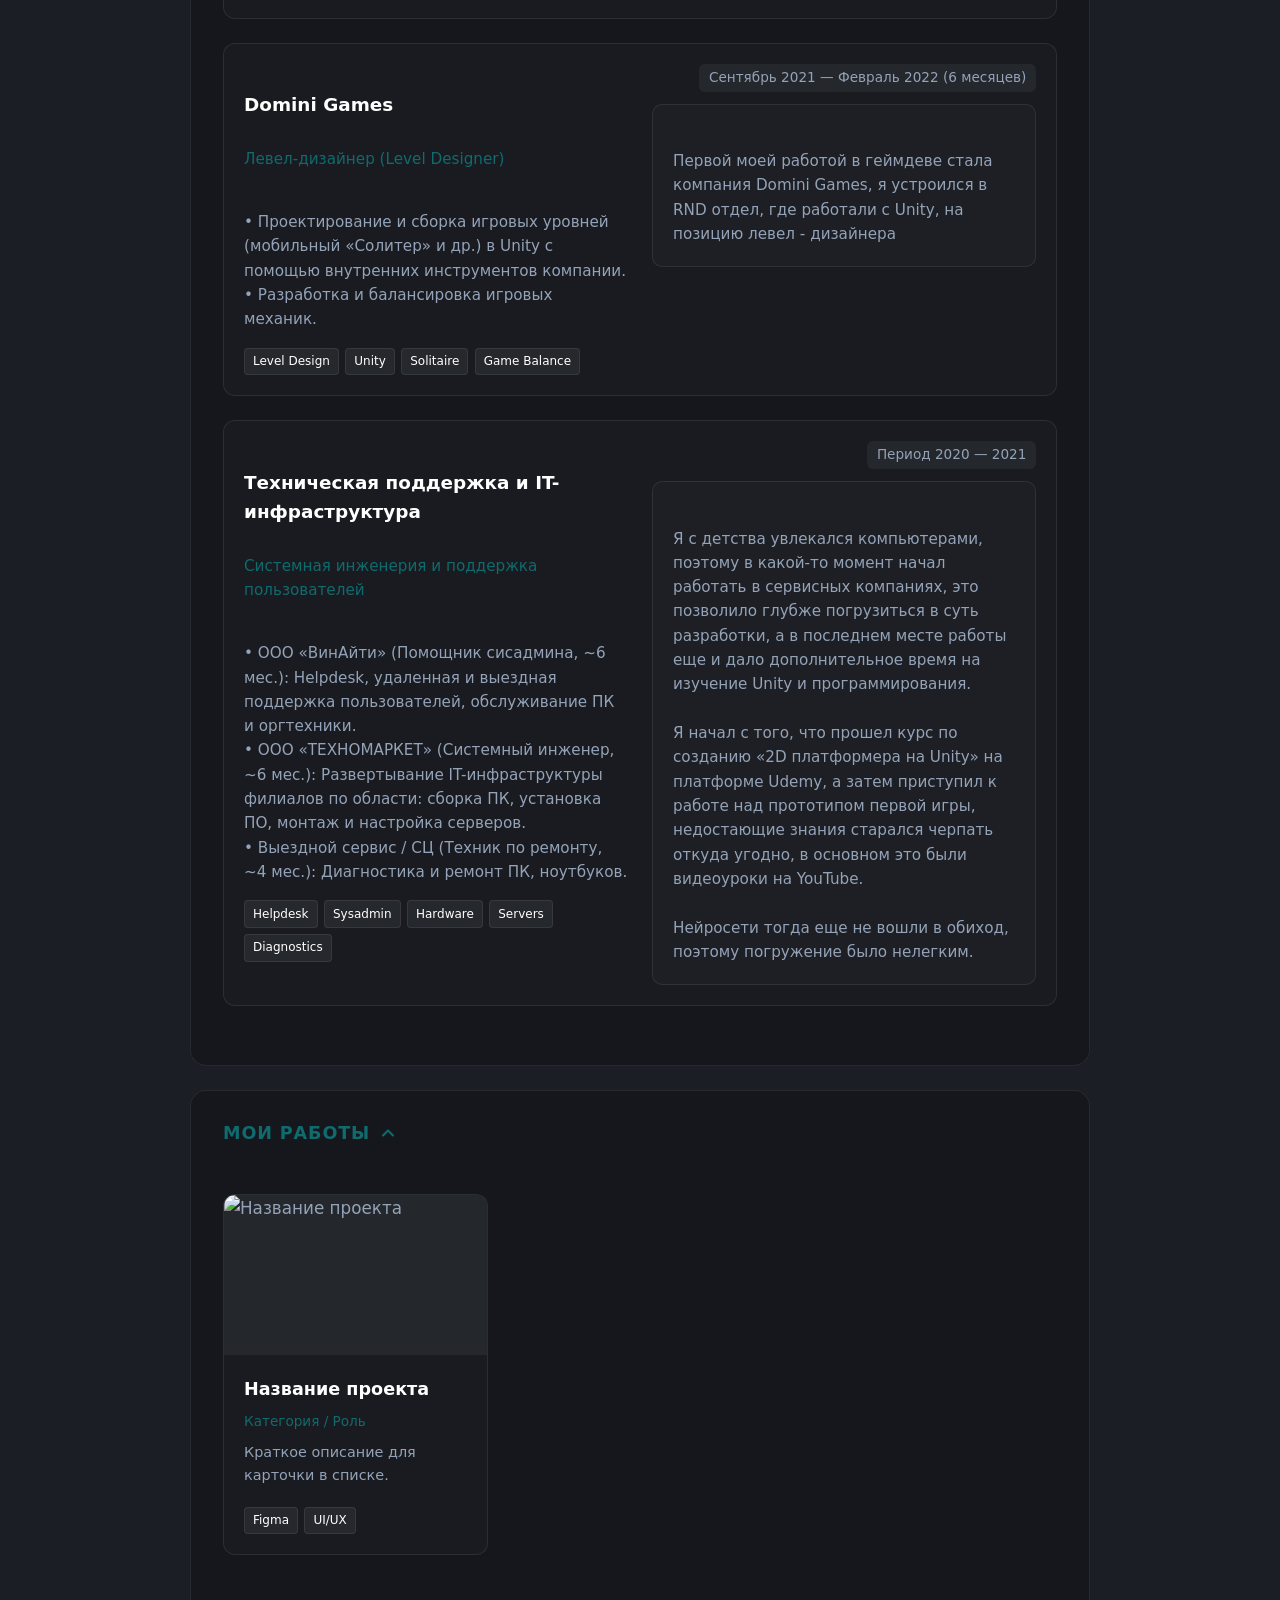
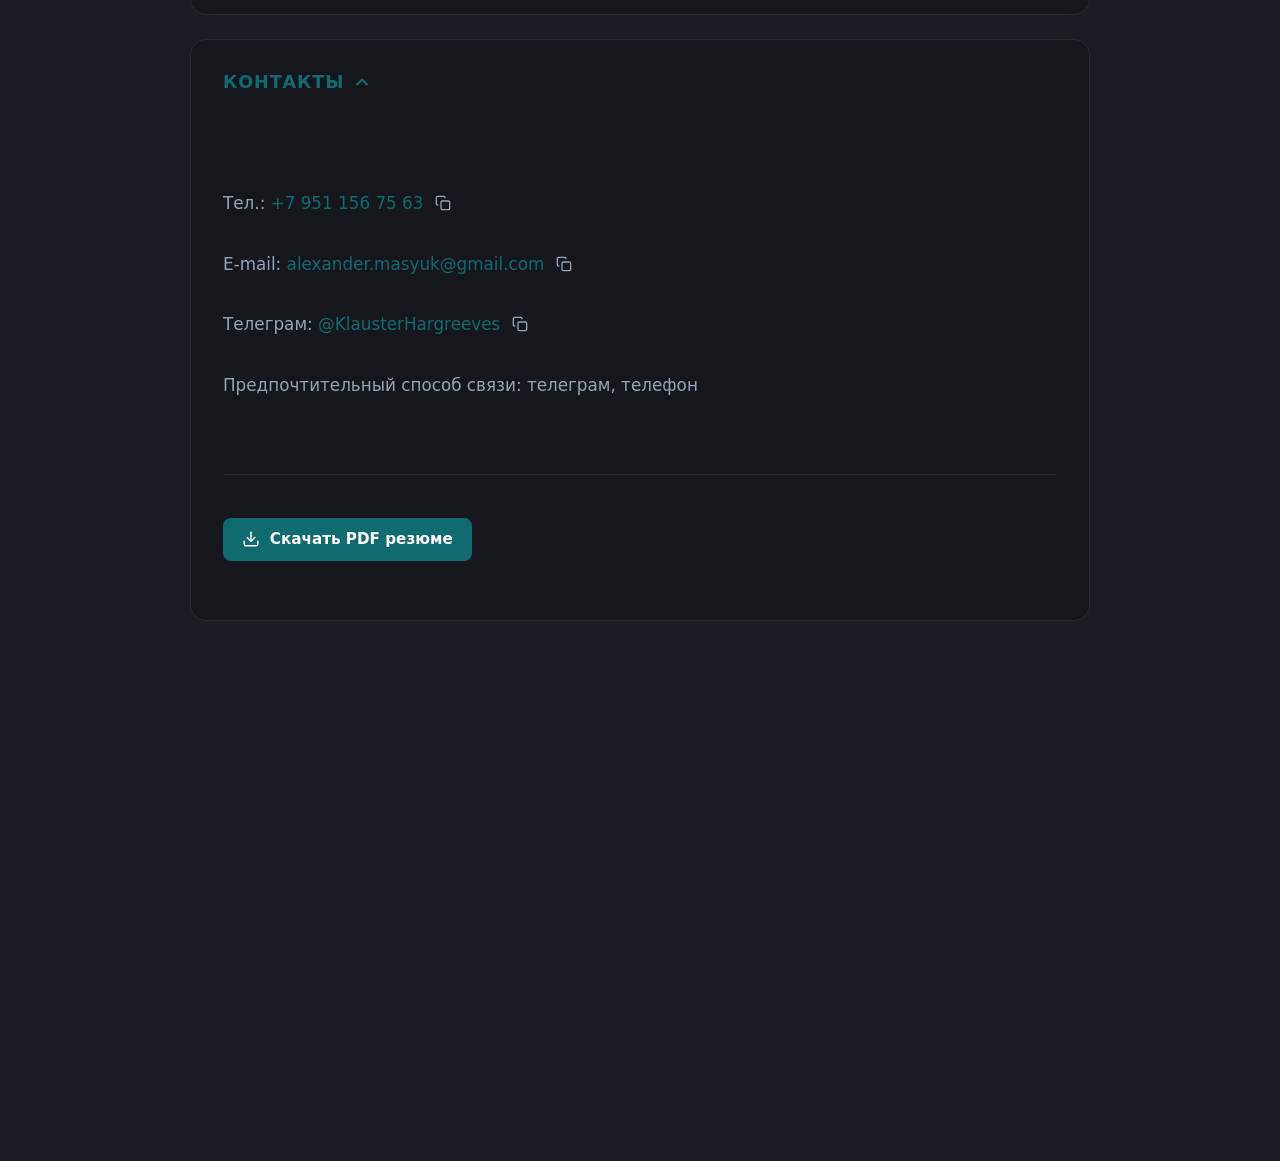
==== commit b3998a1c: "Update index.html" ====
(no text change in the page or its own stylesheets)
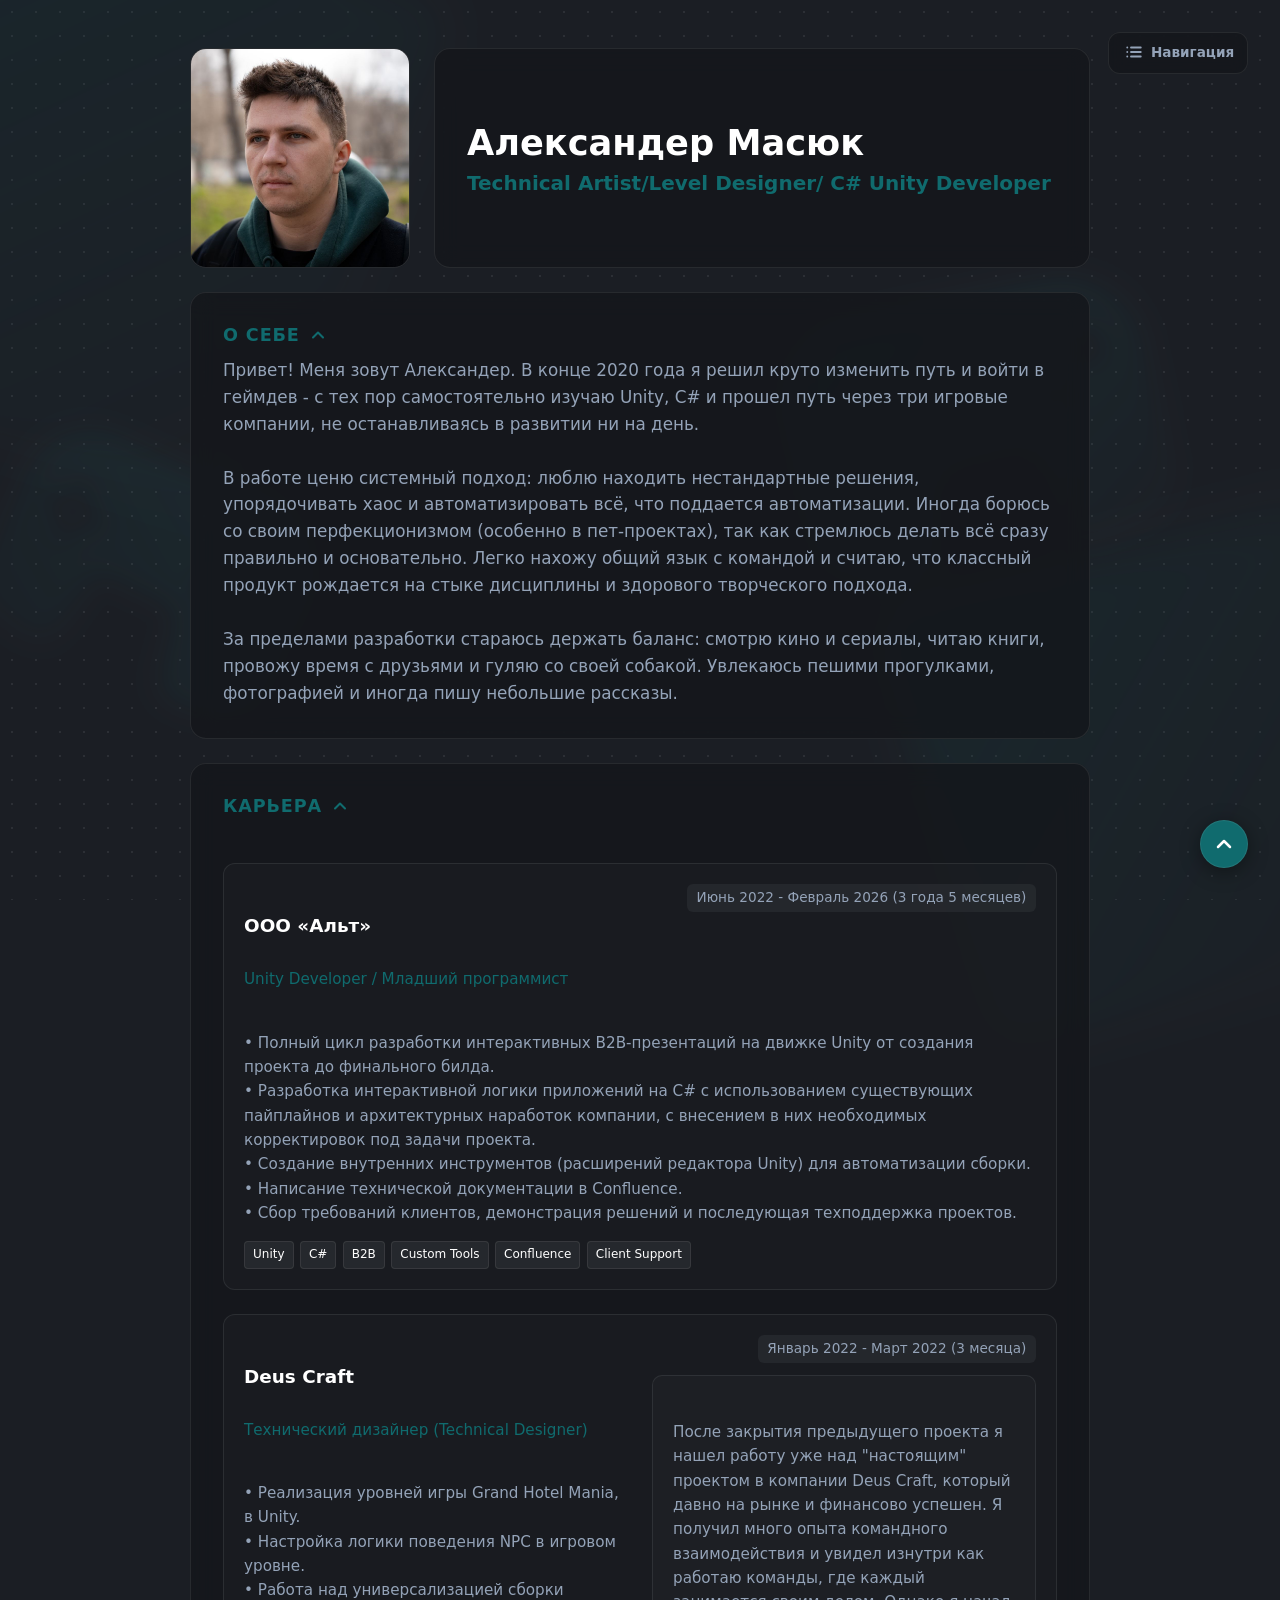
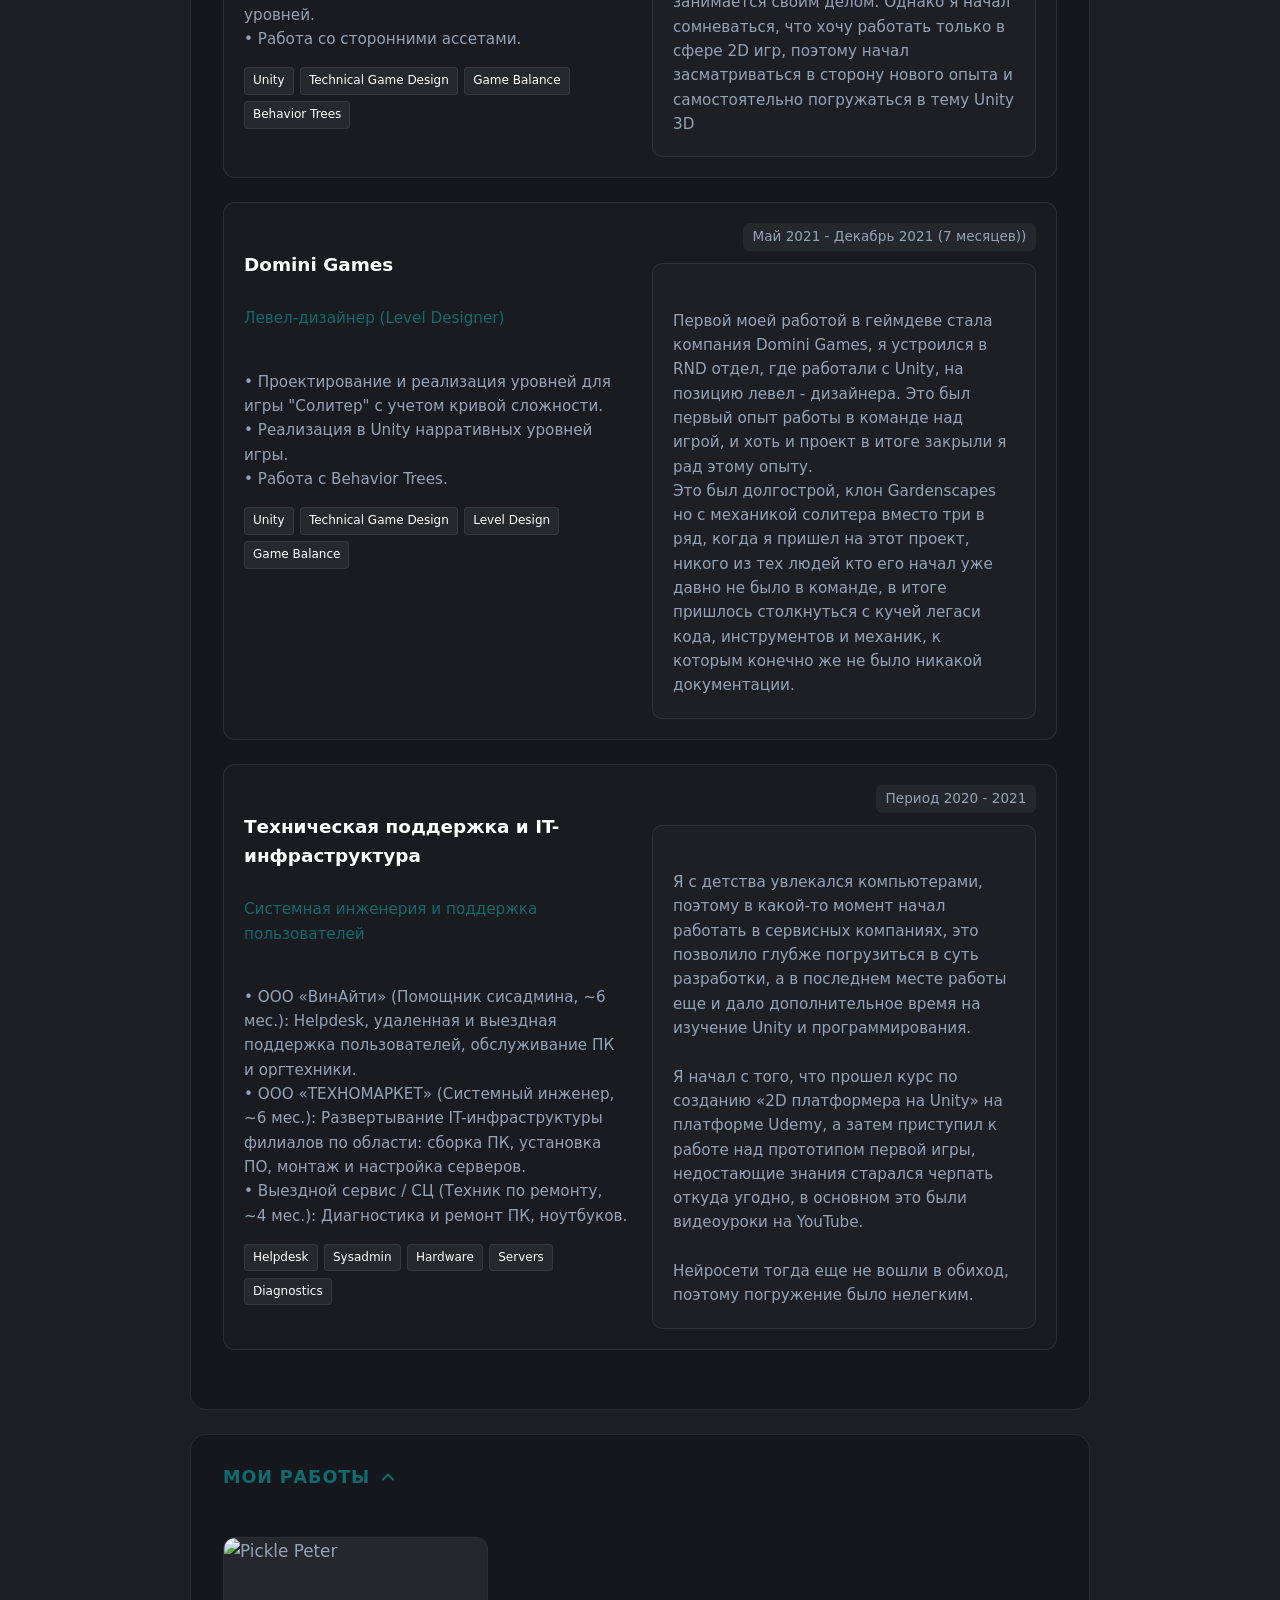
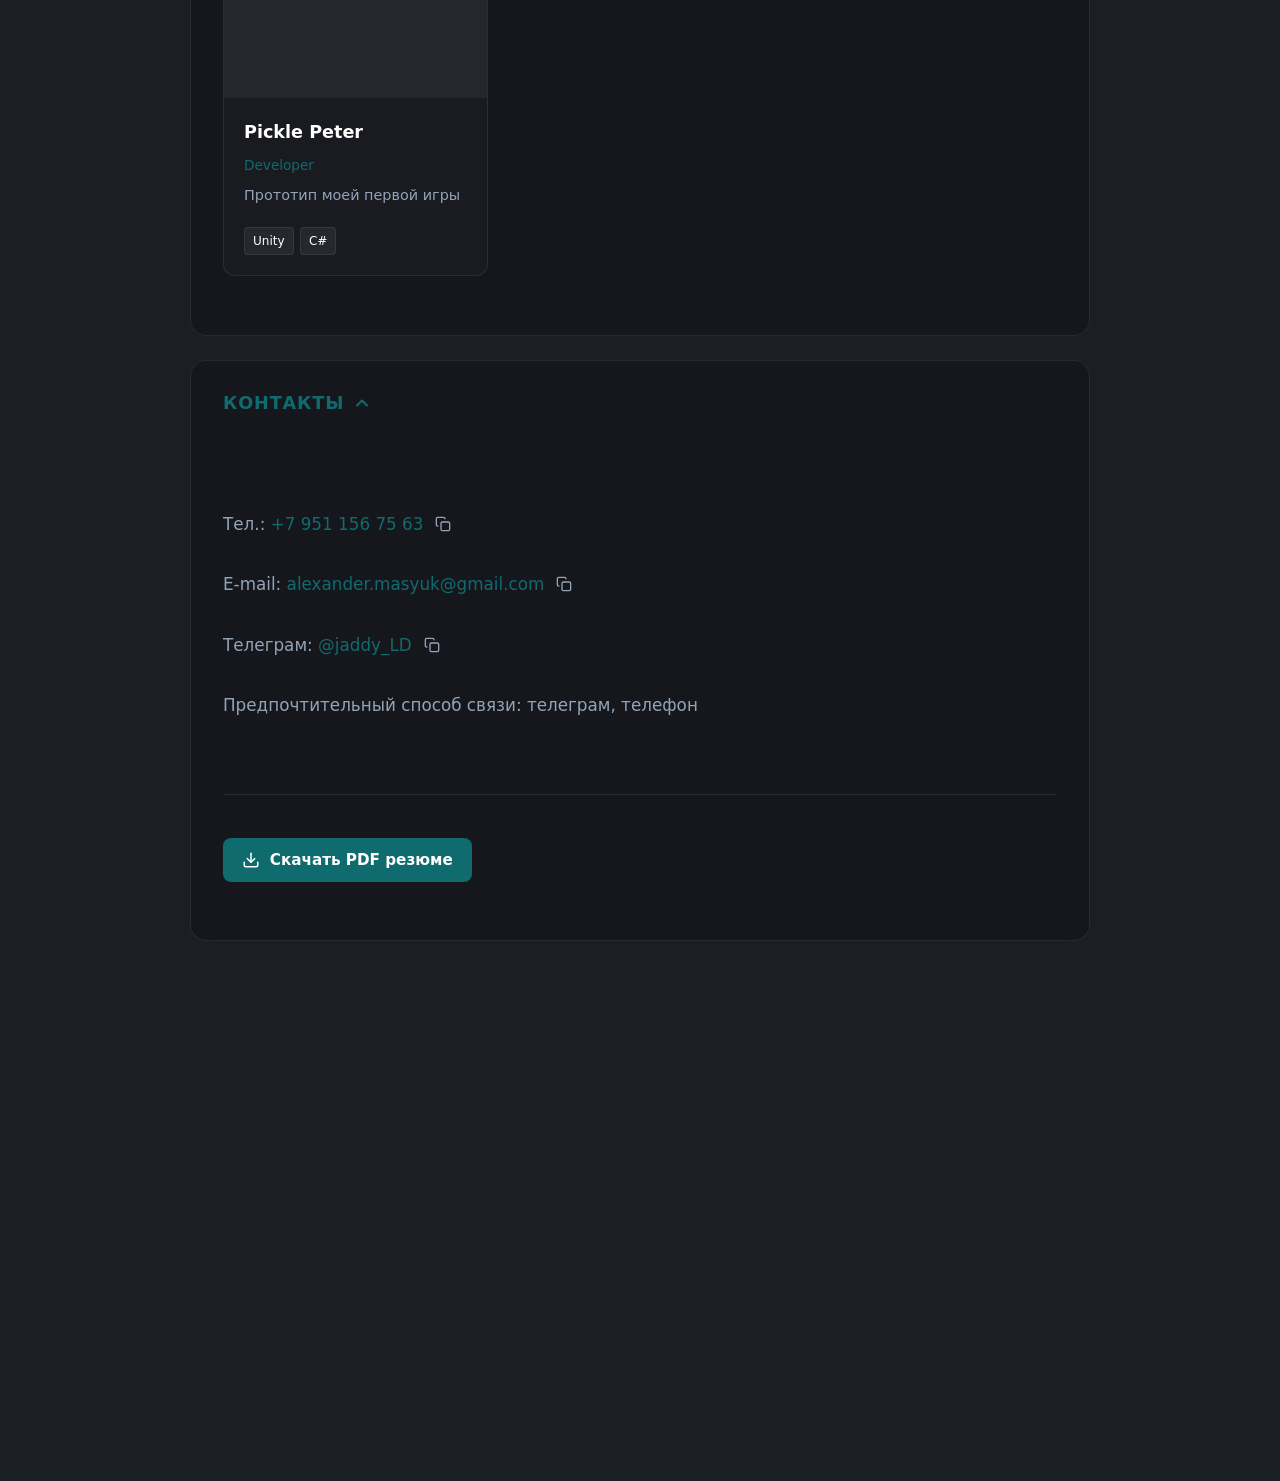
==== commit 7b004c0a: "Update index.html Add Google Analytics" ====
--- a/index.html
+++ b/index.html
@@ -1,6 +1,18 @@
 <!DOCTYPE html>
 <html lang="ru">
 <head>
+    <meta charset="UTF-8">
+    <!-- ... ваши теги ... -->
+
+    <!-- Google tag (gtag.js) -->
+    <script async src="https://www.googletagmanager.com/gtag/js?id=G-XXXXXXXXXX"></script>
+    <script>
+      window.dataLayer = window.dataLayer || [];
+      function gtag(){dataLayer.push(arguments);}
+      gtag('js', new Date());
+
+      gtag('config', 'G-15505817598');
+    </script>
     <meta charset="UTF-8">
     <meta name="viewport" content="width=device-width, initial-scale=1.0">
     <title>Портфолио — Technical Designer</title>
--- a/theme.css
+++ b/theme.css
@@ -2,17 +2,17 @@
     /* Основные фоны */
     --bg-main: #1b1e24;
     --card-bg: rgba(21, 23, 28, 0.85);
-    
+
     /* Акцентные цвета (бирюзовый) */
     --accent-primary: #106b6e;
     --accent-hover: #148f93;
     --accent-dark: #0e4b4e;
-    
+
     /* Текст */
     --text-primary: #ffffff;
     --text-secondary: #94a3b8;
     --text-body: #f8fafc;
-    
+
     /* Границы и прозрачные элементы */
     --border-color: rgba(255, 255, 255, 0.08);
     --border-hover: rgba(16, 107, 110, 0.5);
@@ -36,20 +36,20 @@
     gap: 0.75rem;
 }
 
-/* Новая обертка для правой колонки (Дата + Комментарий) */
+/* Обертка для правой колонки (Дата + Комментарий) */
 .submodule-side-wrapper {
     display: flex;
     flex-direction: column;
     gap: 0.75rem;
 }
 
-/* Выравнивание даты по правому краю над рамкой */
+/* Выравнивание даты по правому краю */
 .submodule-date-container {
     display: flex;
     justify-content: flex-end;
 }
 
-/* Блок комментария (теперь сжимается по высоте содержимого) */
+/* Блок комментария */
 .submodule-comment-side {
     background: rgba(255, 255, 255, 0.02);
     border: 1px solid var(--border-color);
@@ -59,11 +59,69 @@
     color: var(--text-secondary);
     white-space: pre-line;
     line-height: 1.6;
-    /* Убрали height: 100%, чтобы не было лишнего пустой области */
 }
 
+/* Стили для модального окна с проектами */
+.modal-gallery {
+    display: flex;
+    flex-direction: column;
+    gap: 1rem;
+    margin: 1rem 0;
+    min-height: 300px;
+    width: 100%;
+}
+
+/* Стили для контента проекта внутри модалки */
+.modal-gallery .project-content {
+    width: 100%;
+    padding: 0;
+    margin: 0;
+}
+
+/* Навигация между проектами (точки) */
+.project-nav-dots {
+    display: flex;
+    justify-content: center;
+    gap: 0.5rem;
+    margin-top: 1rem;
+}
+
+.project-nav-dots .dot {
+    width: 12px;
+    height: 12px;
+    border-radius: 50%;
+    background: rgba(255, 255, 255, 0.3);
+    cursor: pointer;
+    transition: background 0.2s ease;
+}
+
+.project-nav-dots .dot.active {
+    background: var(--accent-primary);
+}
+
+/* Индикатор загрузки */
+.loader {
+    display: flex;
+    align-items: center;
+    justify-content: center;
+    height: 200px;
+    color: var(--text-secondary);
+    font-size: 1.1rem;
+}
+
+/* Адаптивность для сетки с комментариями */
 @media (max-width: 768px) {
     .submodule-grid {
         grid-template-columns: 1fr;
     }
+
+    /* Для модалки на мобильных */
+    .modal-container {
+        padding: 1.5rem;
+        max-height: 90vh;
+    }
+
+    .modal-gallery {
+        min-height: 250px;
+    }
 }
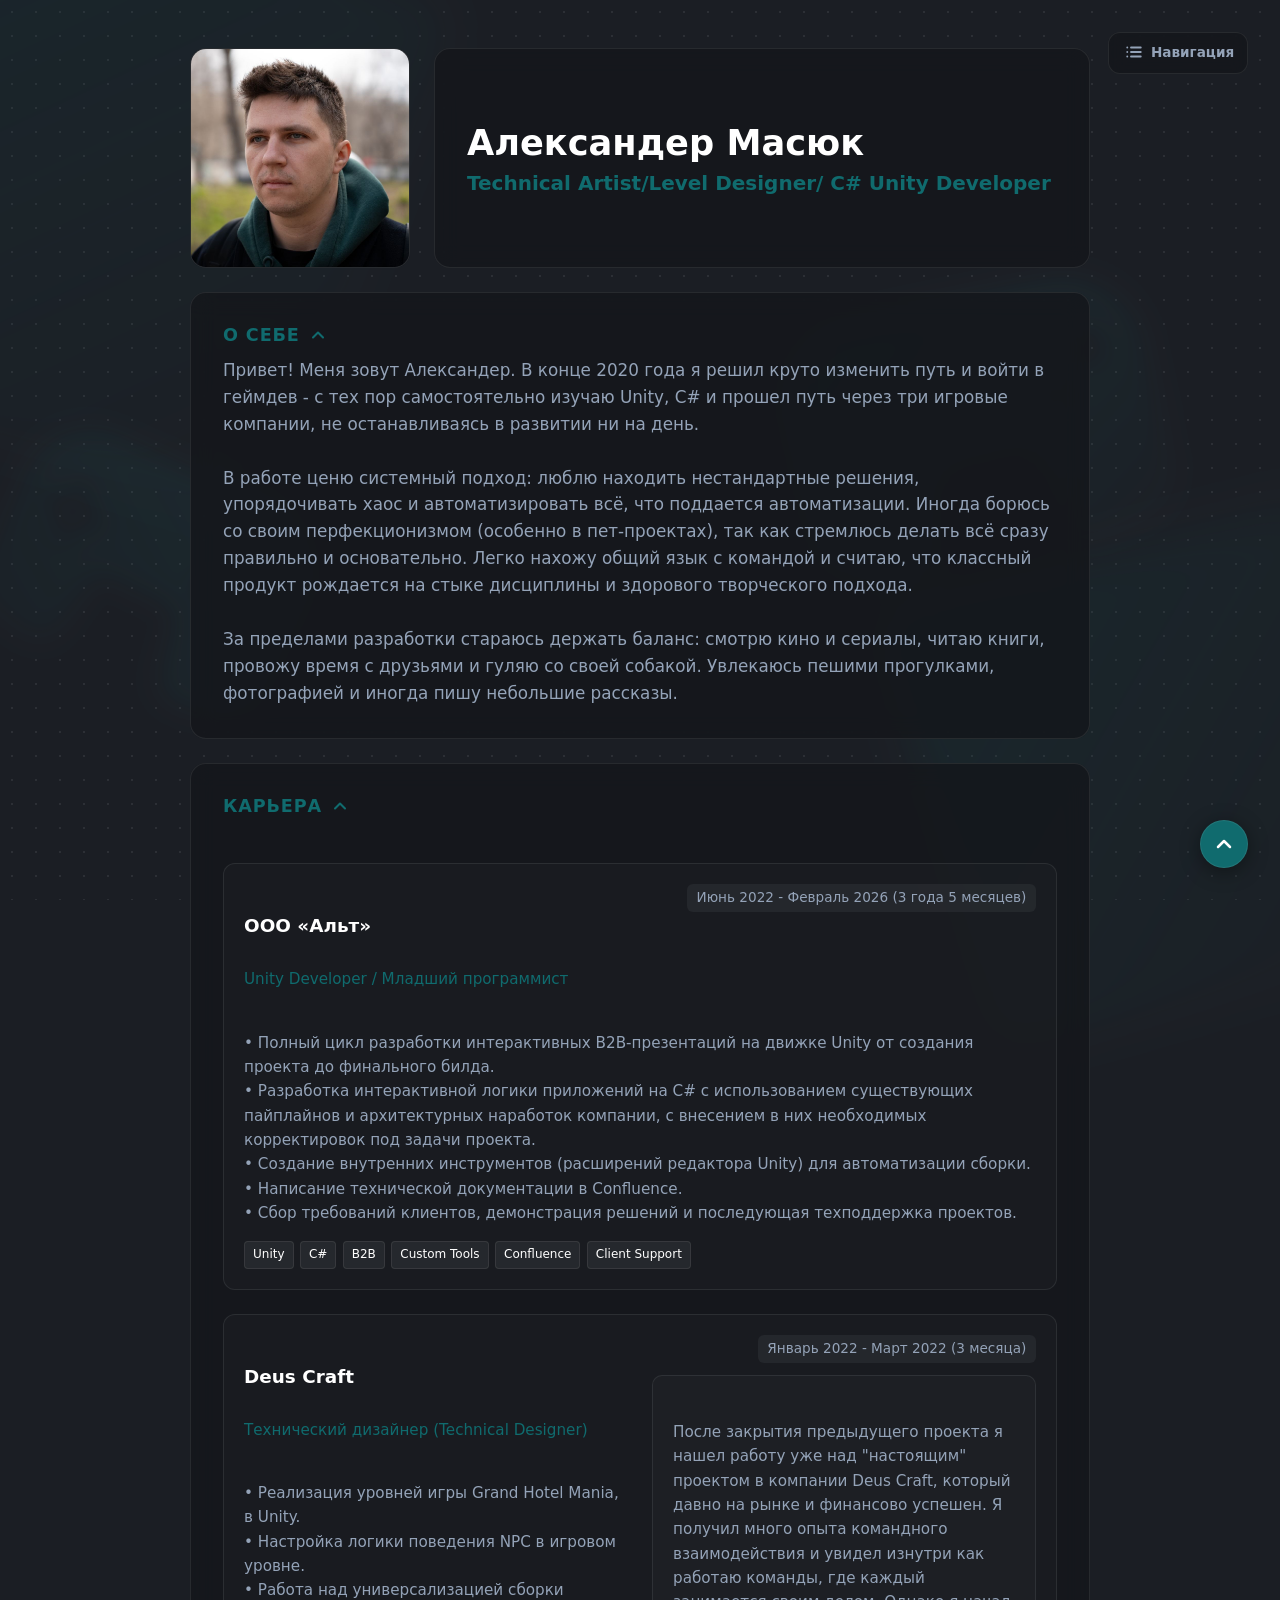
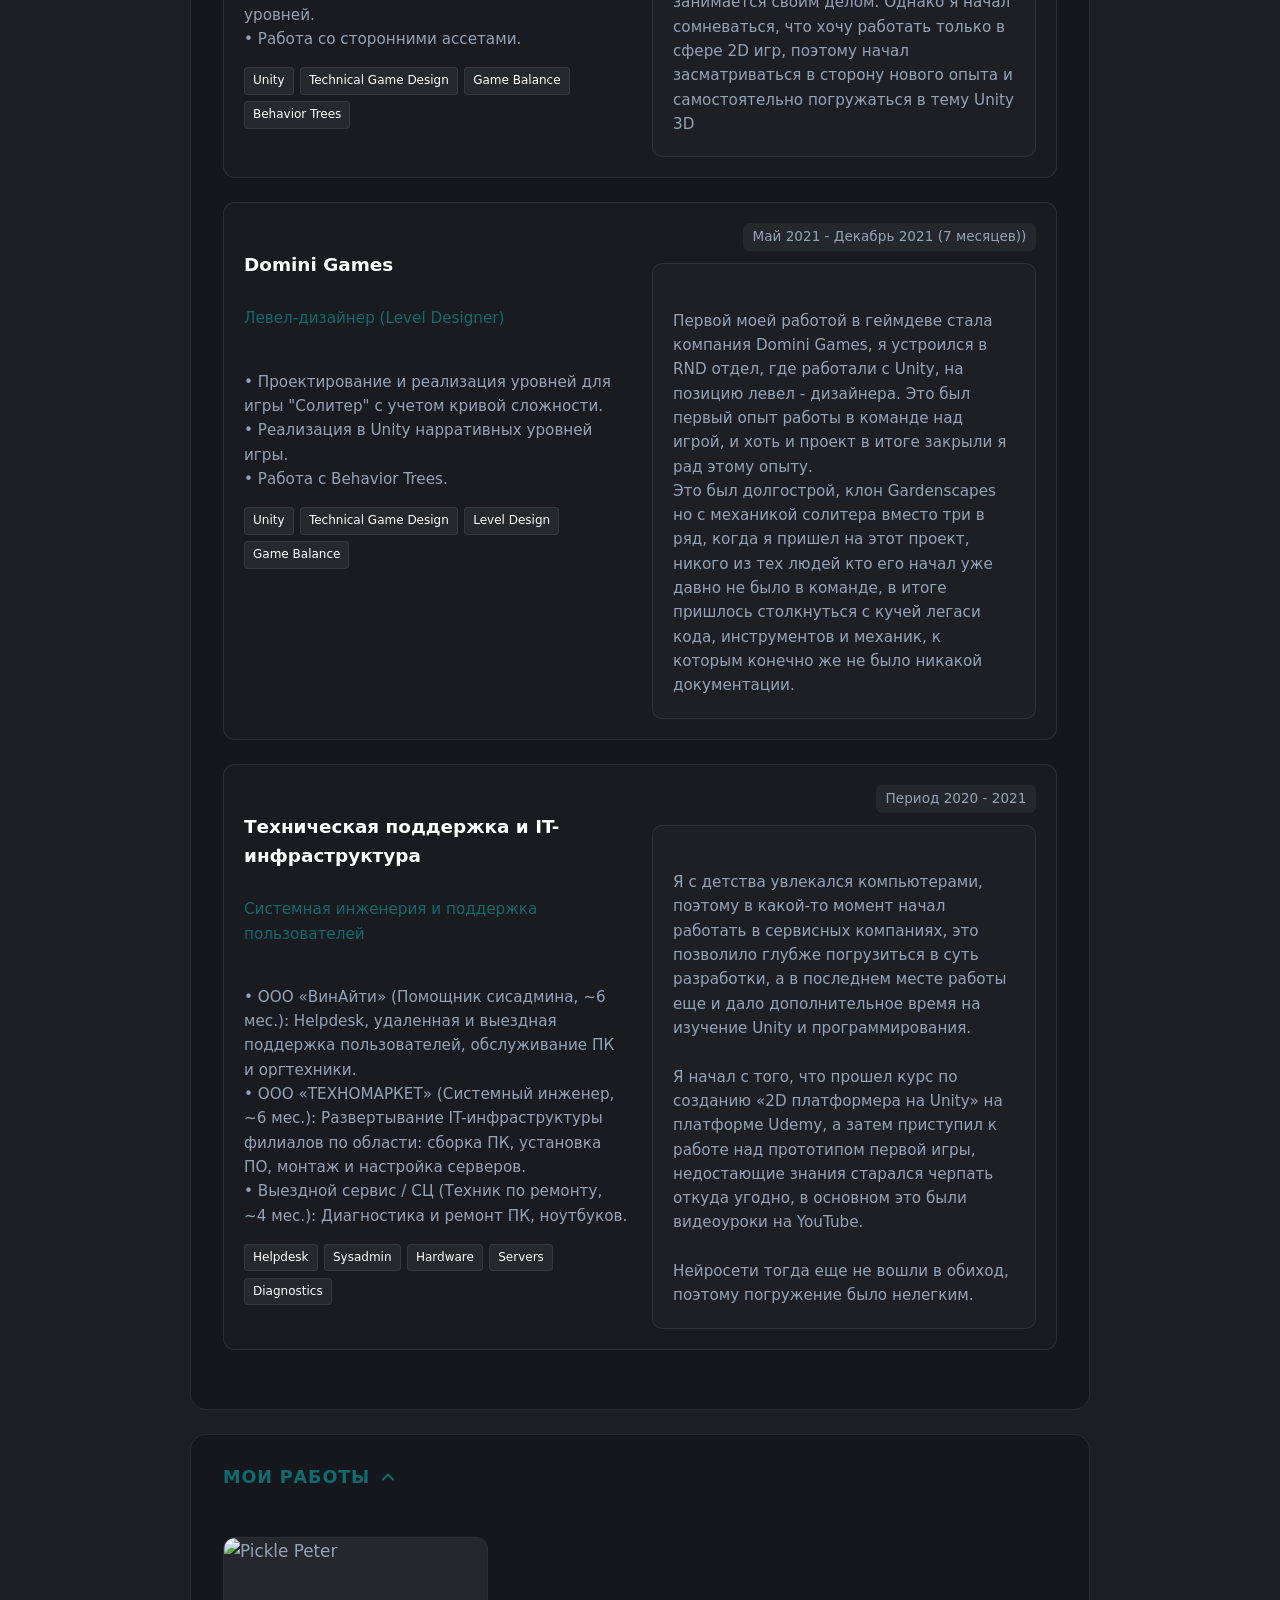
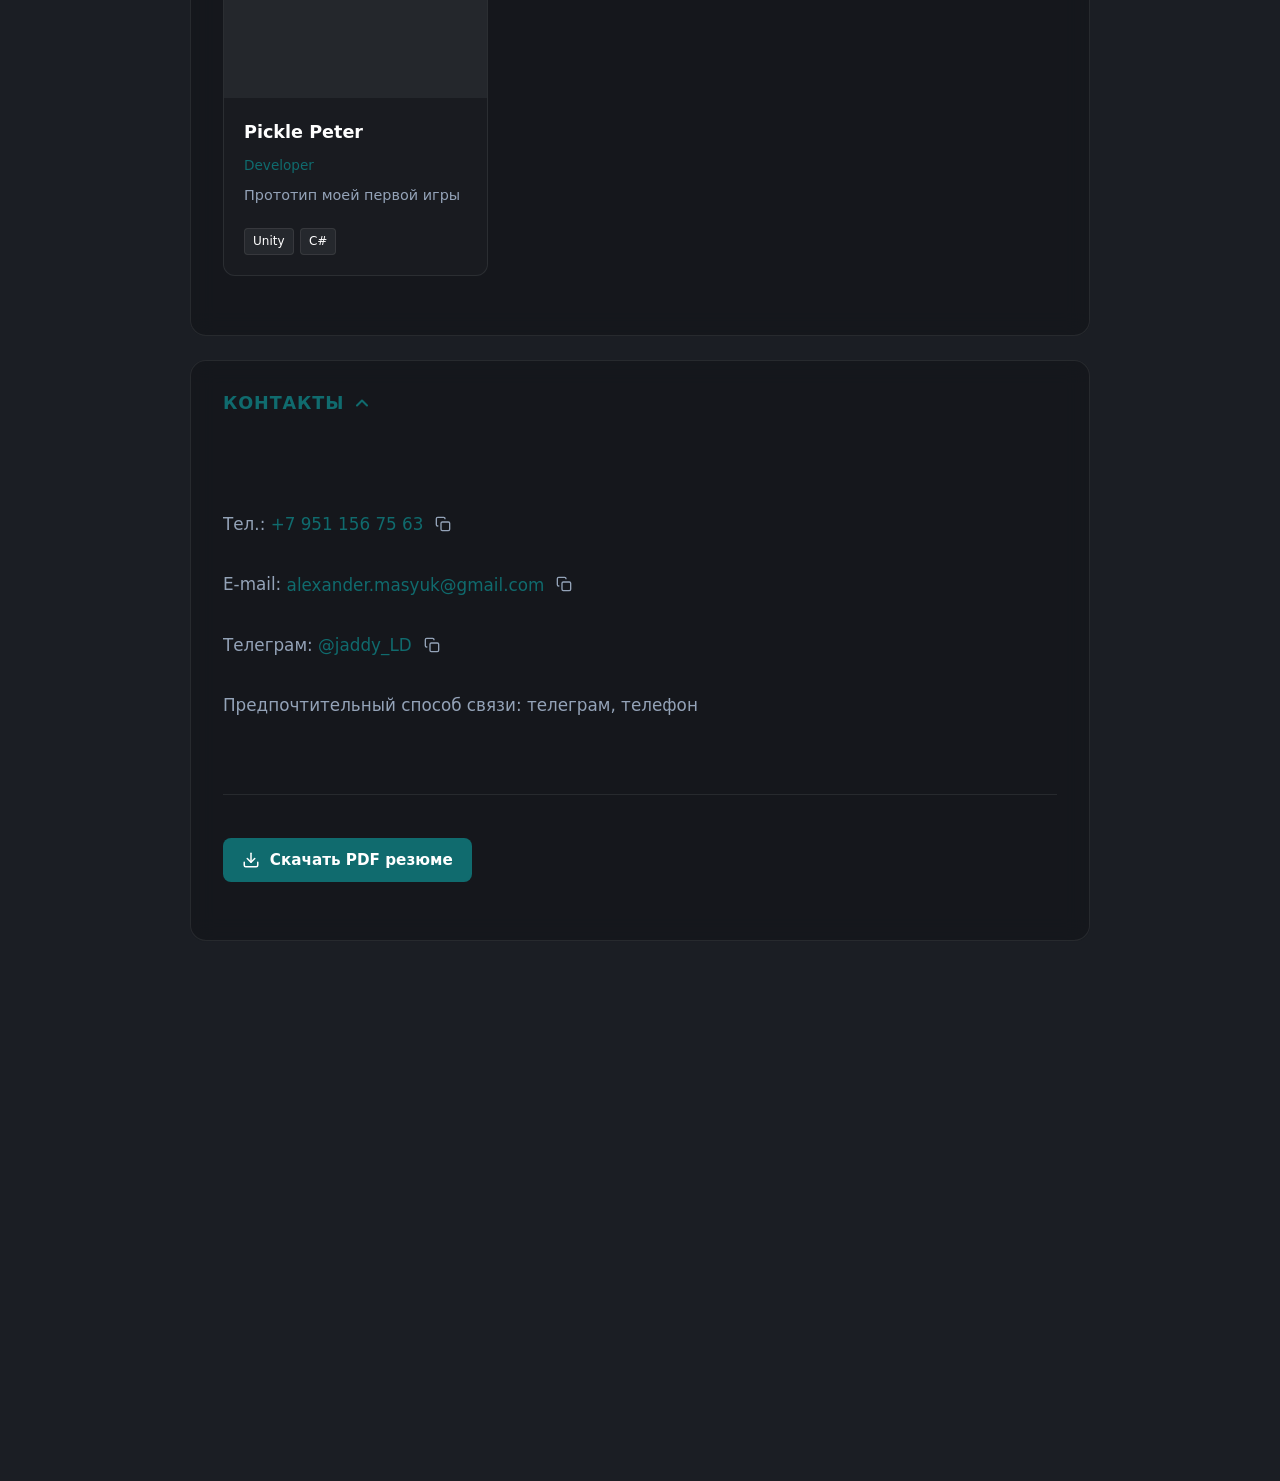
==== commit 3230b576: "Update index.html" ====
--- a/index.html
+++ b/index.html
@@ -2,20 +2,18 @@
 <html lang="ru">
 <head>
     <meta charset="UTF-8">
-    <!-- ... ваши теги ... -->
+    <meta name="viewport" content="width=device-width, initial-scale=1.0">
+    <title>Портфолио — Technical Designer</title>
 
     <!-- Google tag (gtag.js) -->
-    <script async src="https://www.googletagmanager.com/gtag/js?id=G-XXXXXXXXXX"></script>
+    <script async src="https://www.googletagmanager.com/gtag/js?id=G-R6EYQ268WC"></script>
     <script>
       window.dataLayer = window.dataLayer || [];
       function gtag(){dataLayer.push(arguments);}
       gtag('js', new Date());
 
-      gtag('config', 'G-15505817598');
+      gtag('config', 'G-R6EYQ268WC');
     </script>
-    <meta charset="UTF-8">
-    <meta name="viewport" content="width=device-width, initial-scale=1.0">
-    <title>Портфолио — Technical Designer</title>
 
     <link rel="stylesheet" href="theme.css">
 
@@ -611,7 +609,7 @@
             text-decoration: underline;
         }
 
-                .copy-btn {
+        .copy-btn {
             background: transparent;
             border: none;
             cursor: pointer;
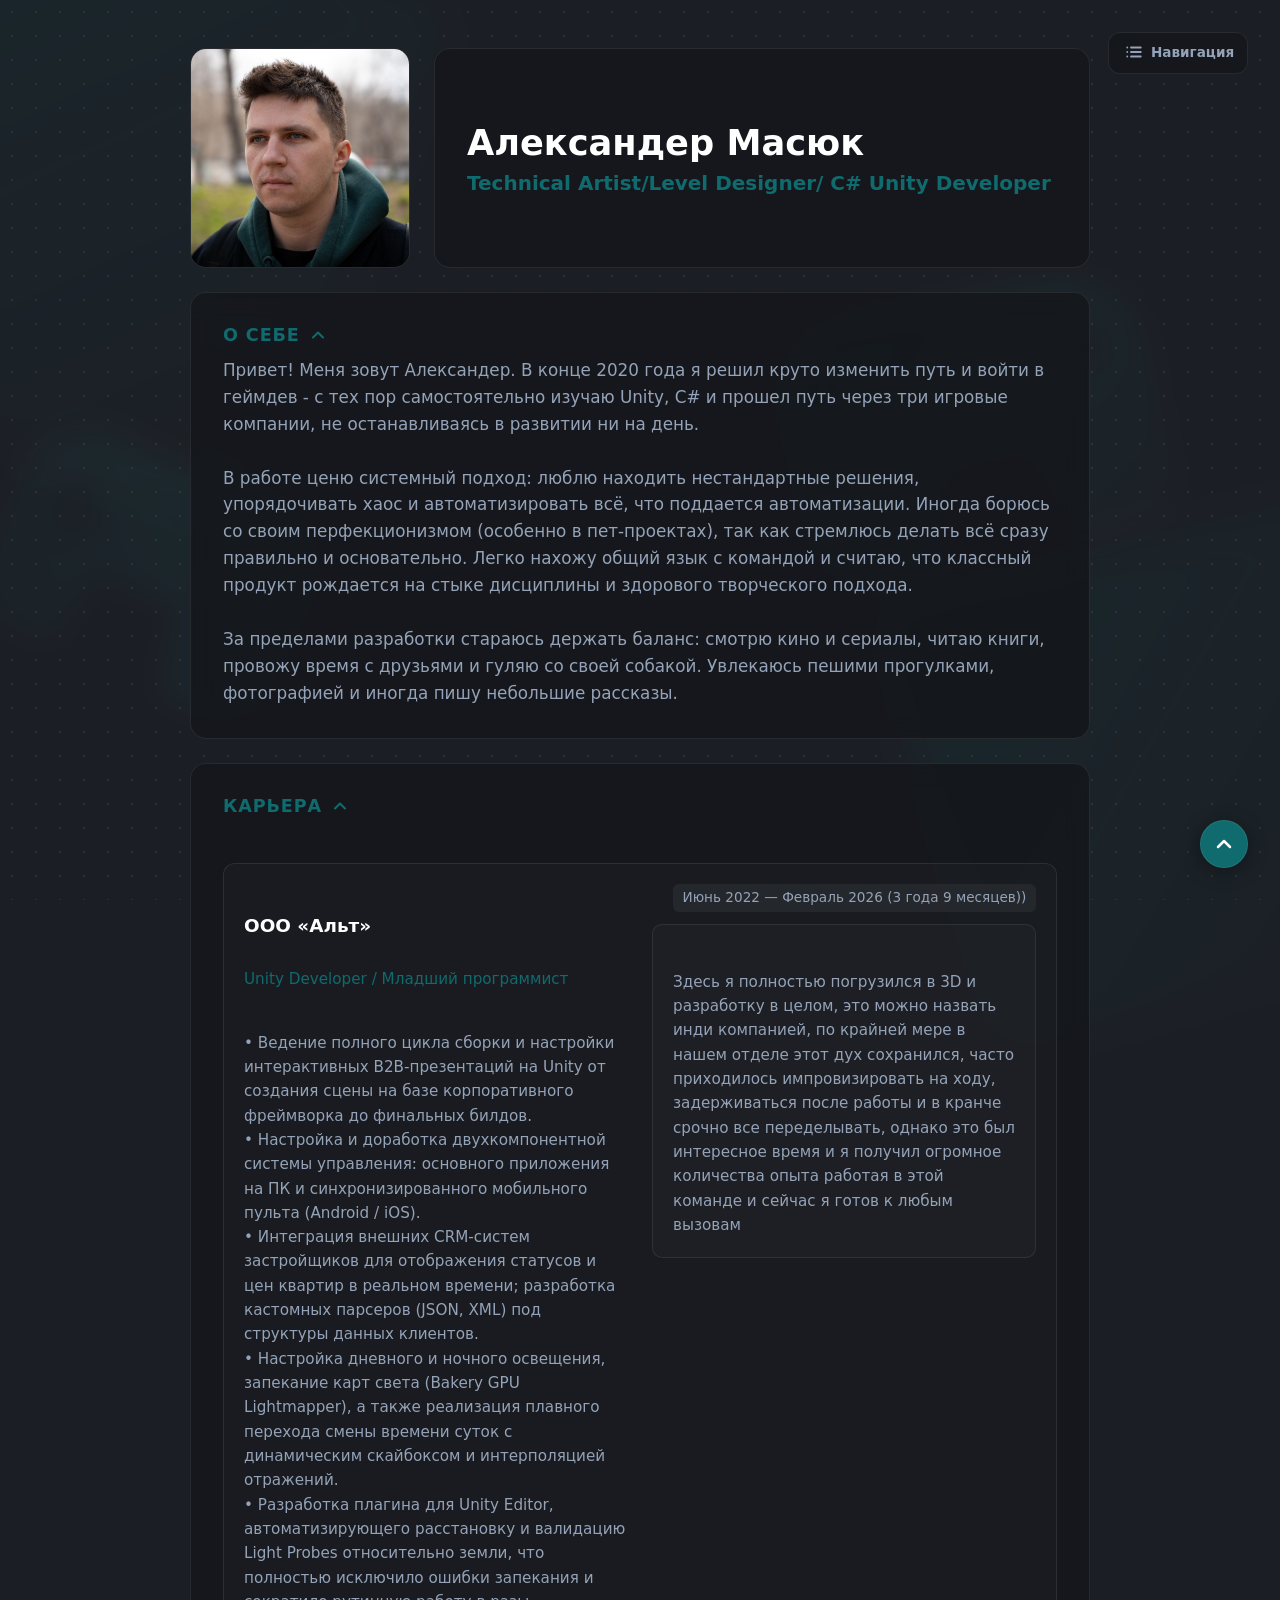
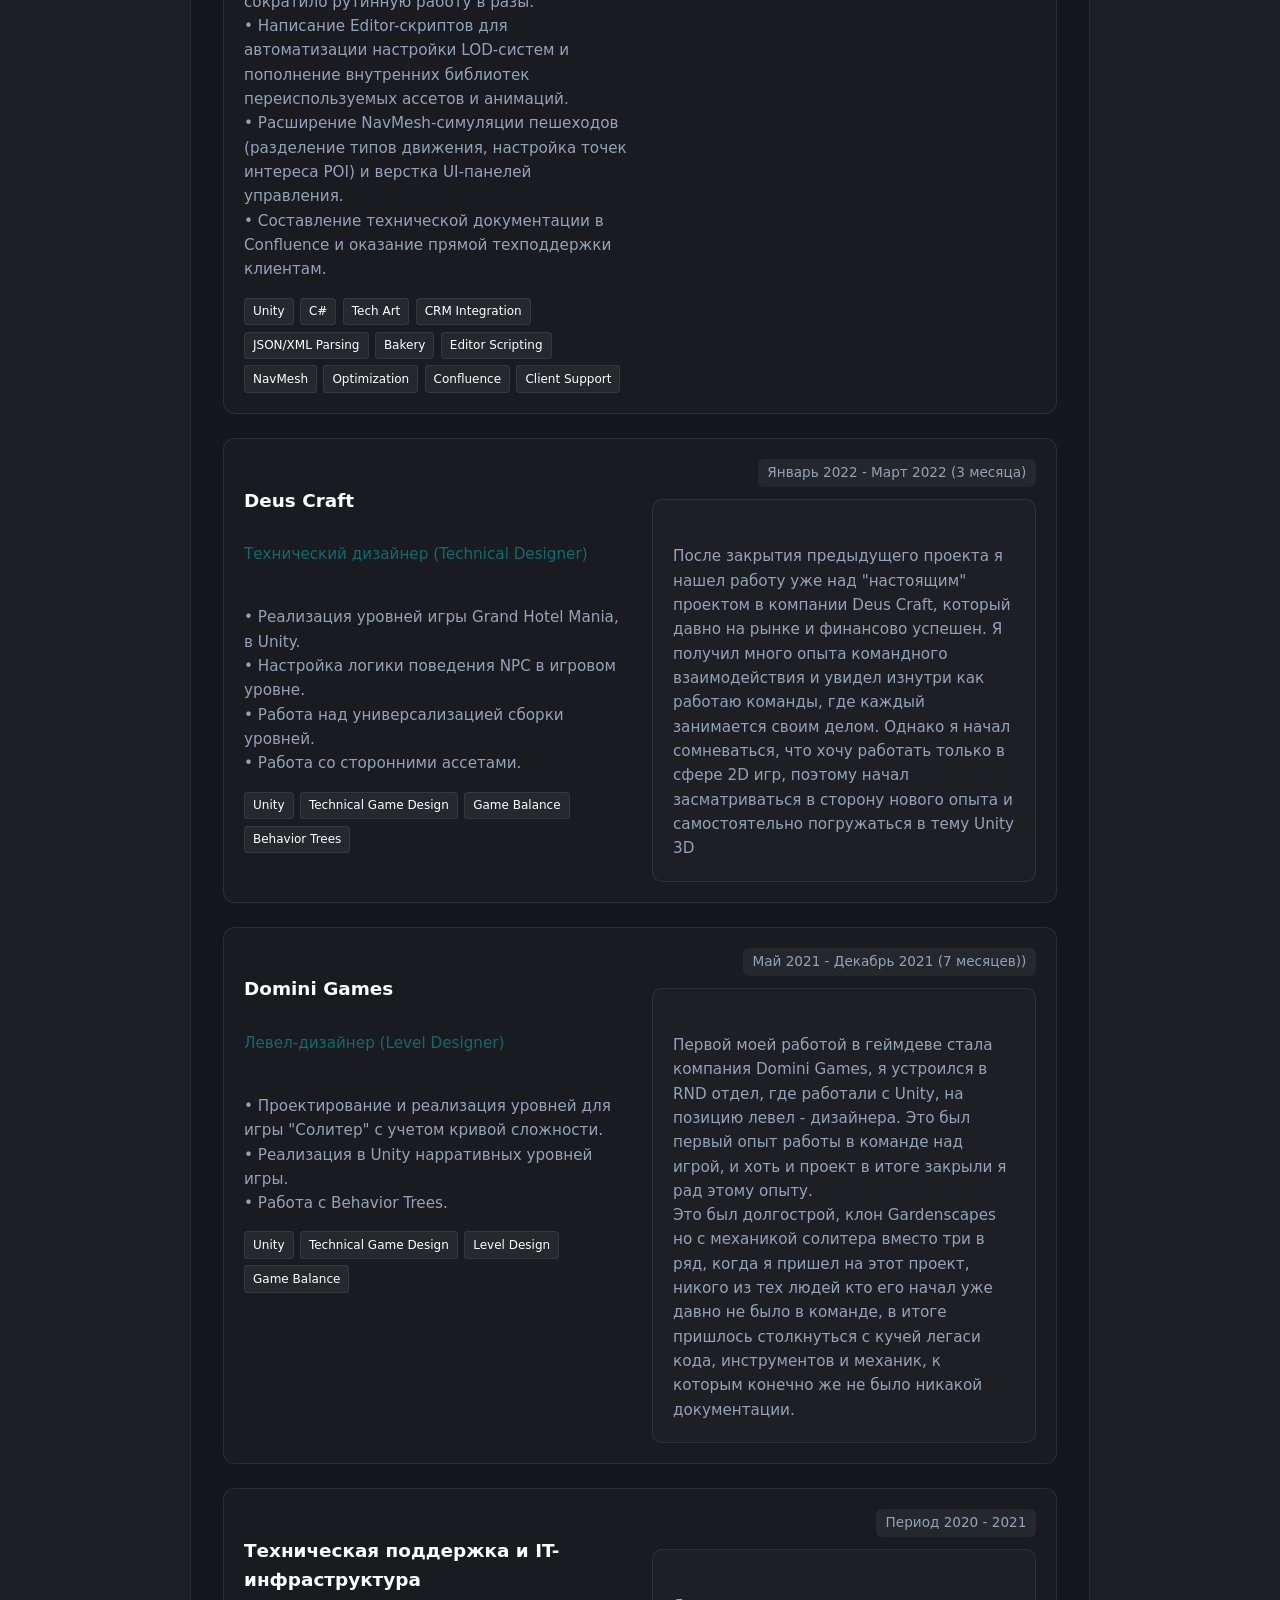
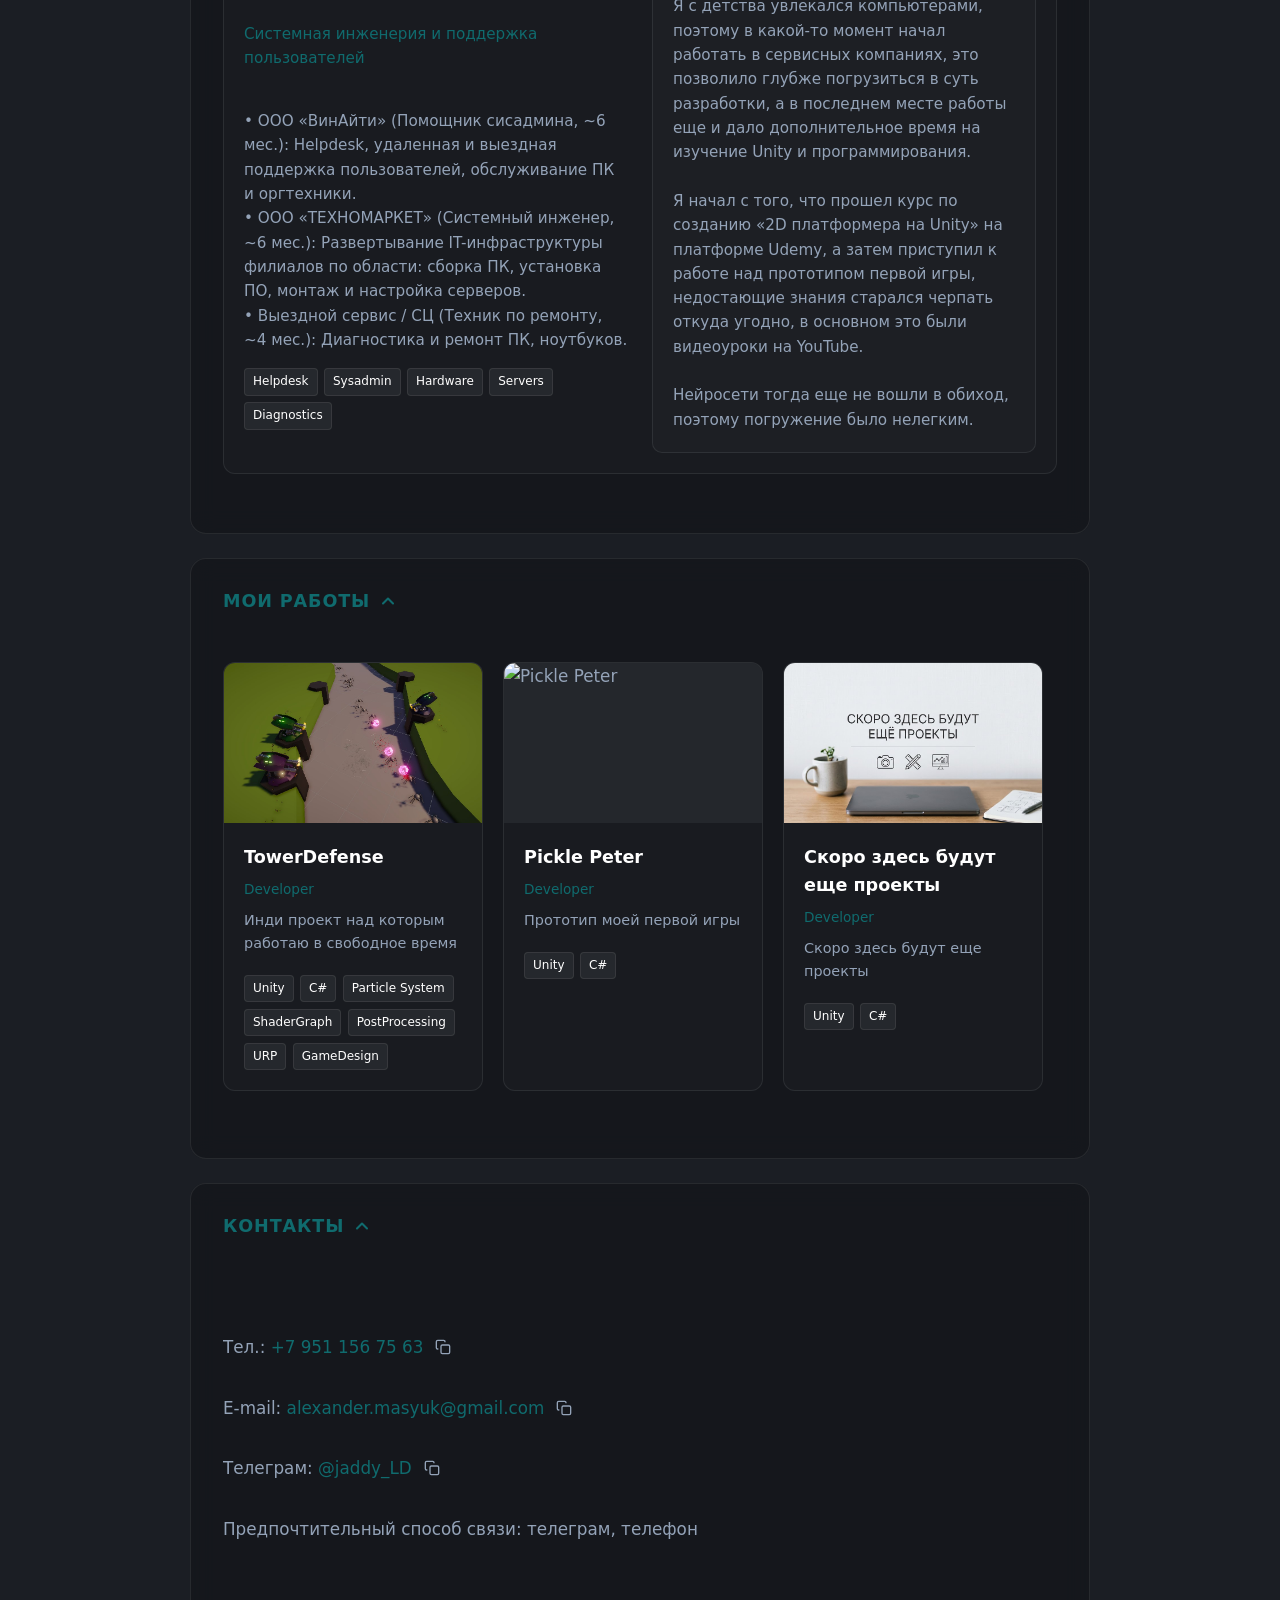
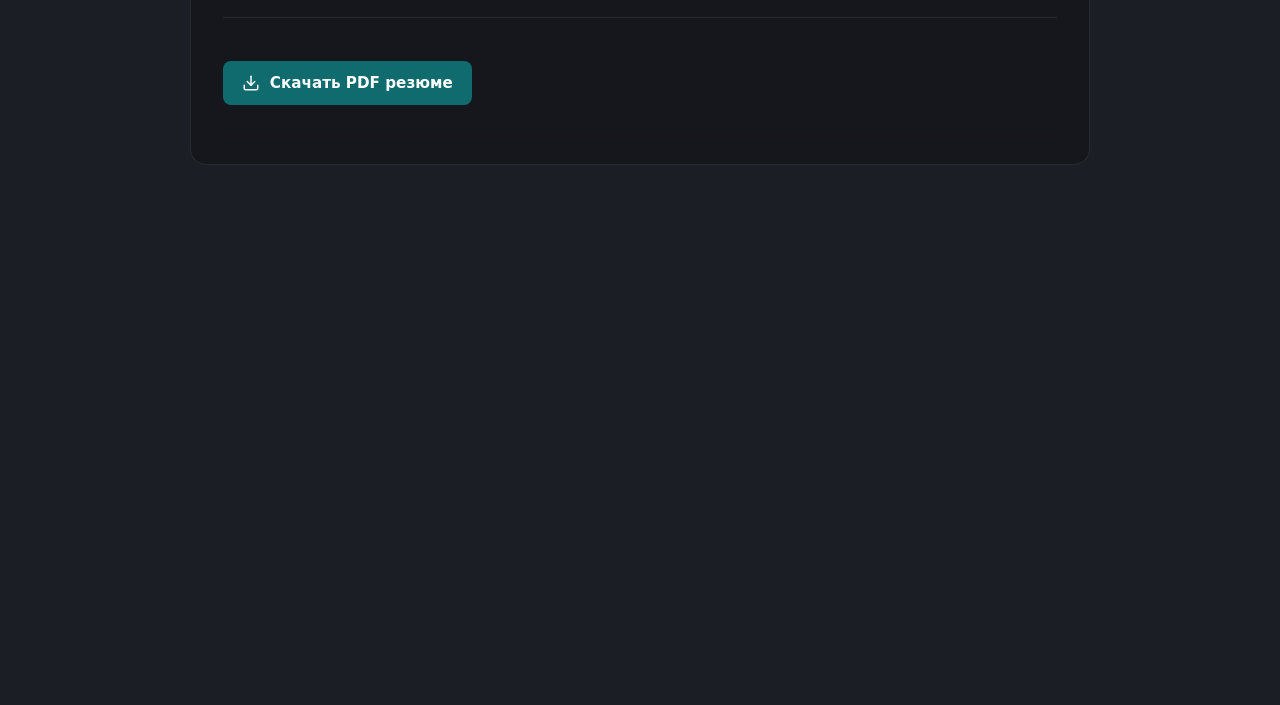
==== commit a7654a6b: "Update index.html" ====
--- a/index.html
+++ b/index.html
@@ -408,13 +408,24 @@
 
         /* --- Сетка карточек проектов --- */
         .projects-grid {
-            display: grid;
-            grid-template-columns: repeat(auto-fill, minmax(260px, 1fr));
+            display: flex;
+            overflow-x: auto;
+            scroll-snap-type: x mandatory;
+            scroll-behavior: smooth;
             gap: 1.25rem;
             margin-top: 0.75rem;
+            padding-bottom: 0.5rem;
+            scrollbar-width: none;
+            -webkit-overflow-scrolling: touch;
+        }
+
+        .projects-grid::-webkit-scrollbar {
+            display: none;
         }
 
         .project-card {
+            flex: 0 0 260px;
+            scroll-snap-align: start;
             background: rgba(255, 255, 255, 0.02);
             border: 1px solid var(--border-color);
             border-radius: 12px;
@@ -423,6 +434,35 @@
             display: flex;
             flex-direction: column;
             transition: transform 0.2s ease, border-color 0.2s ease, box-shadow 0.2s ease;
+        }
+
+        /* Точки навигации для секции проектов */
+        .projects-dots {
+            display: flex;
+            justify-content: center;
+            gap: 0.6rem;
+            margin-top: 1rem;
+        }
+
+        .projects-dot {
+            width: 12px;
+            height: 12px;
+            border-radius: 50%;
+            background: rgba(255, 255, 255, 0.2);
+            cursor: pointer;
+            transition: background 0.2s ease, transform 0.2s ease, box-shadow 0.2s ease;
+            border: 1px solid transparent;
+        }
+
+        .projects-dot:hover {
+            background: rgba(20, 143, 147, 0.5);
+            transform: scale(1.2);
+        }
+
+        .projects-dot.active {
+            background: var(--accent-hover);
+            border-color: var(--accent-hover);
+            box-shadow: 0 0 10px var(--accent-hover);
         }
 
         .project-card:hover {
